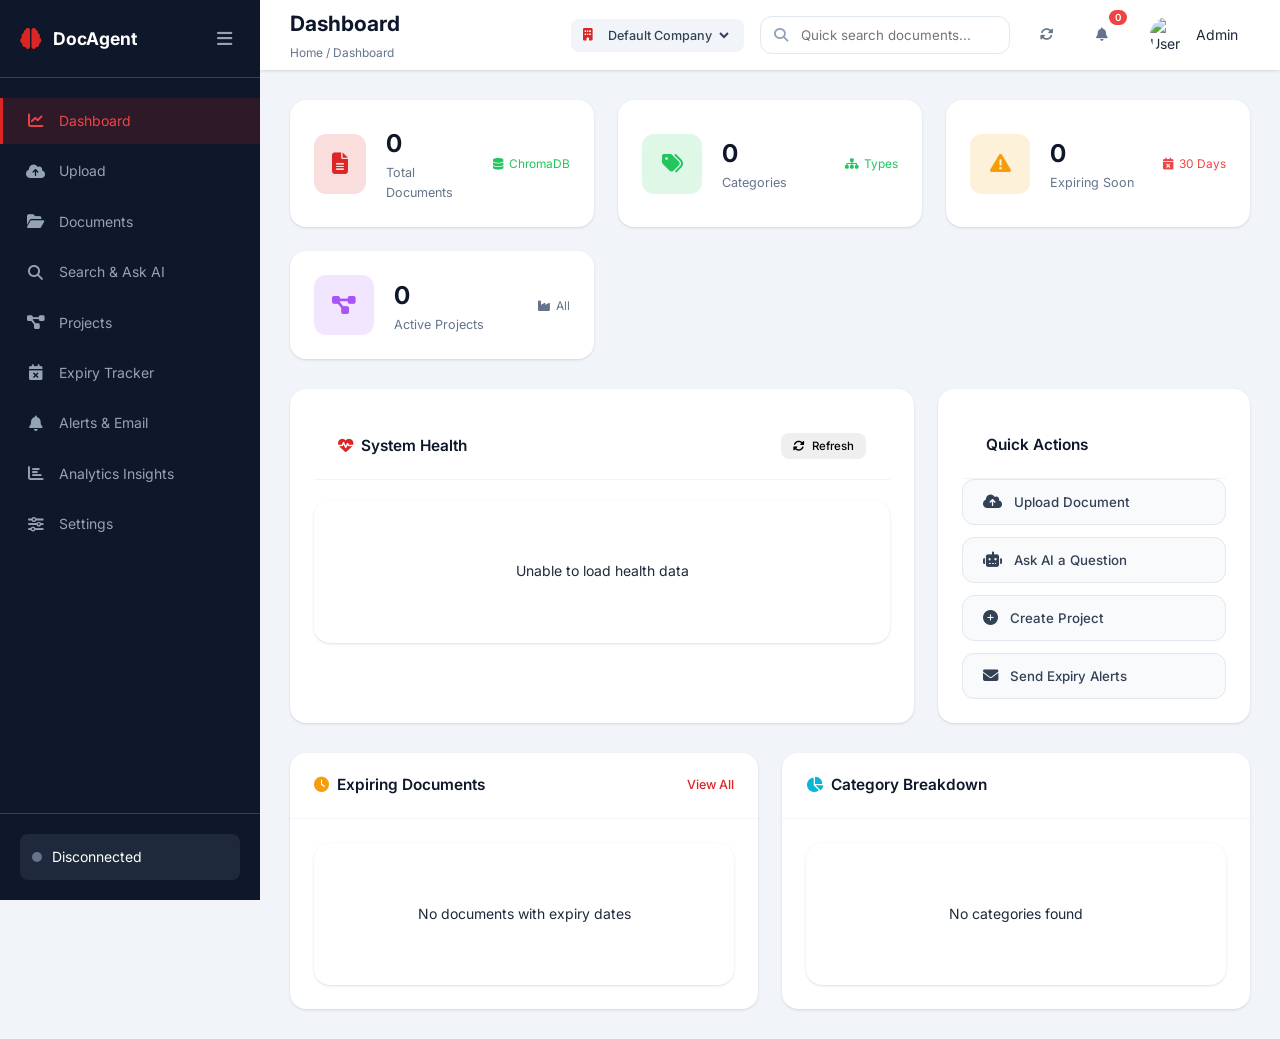
==== index.html @ 26211435 "Move dashboard files to root, fix paths for GitHub Pages" ====
<!DOCTYPE html>
<html lang="en">
<head>
    <meta charset="UTF-8">
    <meta name="viewport" content="width=device-width, initial-scale=1.0">
    <title>AI Document Management Dashboard</title>
    <link rel="stylesheet" href="css/styles.css">
    <link rel="stylesheet" href="https://cdnjs.cloudflare.com/ajax/libs/font-awesome/6.5.1/css/all.min.css">
    <link href="https://fonts.googleapis.com/css2?family=Inter:wght@300;400;500;600;700;800&display=swap" rel="stylesheet">
</head>
<body>
    <!-- Sidebar Overlay (mobile) -->
    <div class="sidebar-overlay" id="sidebarOverlay"></div>

    <!-- Sidebar Navigation -->
    <nav class="sidebar" id="sidebar">
        <div class="sidebar-header">
            <div class="logo">
                <i class="fas fa-brain"></i>
                <span>DocAgent</span>
            </div>
            <button class="sidebar-toggle" id="sidebarToggle">
                <i class="fas fa-bars"></i>
            </button>
        </div>

        <div class="sidebar-menu">
            <ul class="nav-list">
                <li class="nav-item active" data-page="dashboard">
                    <a href="javascript:void(0)">
                        <i class="fas fa-chart-line"></i>
                        <span>Dashboard</span>
                    </a>
                </li>
                <li class="nav-item" data-page="upload">
                    <a href="javascript:void(0)">
                        <i class="fas fa-cloud-upload-alt"></i>
                        <span>Upload</span>
                    </a>
                </li>
                <li class="nav-item" data-page="documents">
                    <a href="javascript:void(0)">
                        <i class="fas fa-folder-open"></i>
                        <span>Documents</span>
                    </a>
                </li>
                <li class="nav-item" data-page="search">
                    <a href="javascript:void(0)">
                        <i class="fas fa-search"></i>
                        <span>Search & Ask AI</span>
                    </a>
                </li>
                <li class="nav-item" data-page="projects">
                    <a href="javascript:void(0)">
                        <i class="fas fa-project-diagram"></i>
                        <span>Projects</span>
                    </a>
                </li>
                <li class="nav-item" data-page="expiry">
                    <a href="javascript:void(0)">
                        <i class="fas fa-calendar-times"></i>
                        <span>Expiry Tracker</span>
                    </a>
                </li>
                <li class="nav-item" data-page="alerts">
                    <a href="javascript:void(0)">
                        <i class="fas fa-bell"></i>
                        <span>Alerts & Email</span>
                    </a>
                </li>
                <li class="nav-item" data-page="analytics">
                    <a href="javascript:void(0)">
                        <i class="fas fa-chart-bar"></i>
                        <span>Analytics Insights</span>
                    </a>
                </li>
                <li class="nav-item" data-page="settings">
                    <a href="javascript:void(0)">
                        <i class="fas fa-sliders-h"></i>
                        <span>Settings</span>
                    </a>
                </li>
            </ul>
        </div>

        <div class="sidebar-footer">
            <div class="health-indicator" id="healthIndicator">
                <span class="status-dot"></span>
                <span class="status-text">Checking...</span>
            </div>
        </div>
    </nav>

    <!-- Main Content -->
    <main class="main-content" id="mainContent">
        <!-- Top Header -->
        <header class="top-header">
            <div class="header-left">
                <button class="mobile-menu-btn" id="mobileMenuBtn" aria-label="Open menu">
                    <i class="fas fa-bars"></i>
                </button>
                <div>
                    <h1 id="pageTitle">Dashboard</h1>
                    <span class="breadcrumb" id="breadcrumb">Home / Dashboard</span>
                </div>
            </div>
            <div class="header-right">
                <div class="company-selector">
                    <i class="fas fa-building"></i>
                    <select id="companySelect" class="company-select">
                        <option value="default">Default Company</option>
                    </select>
                </div>
                <div class="search-box">
                    <i class="fas fa-search"></i>
                    <input type="text" placeholder="Quick search documents..." id="globalSearch">
                </div>
                <button class="btn btn-icon" id="refreshBtn" title="Refresh Data">
                    <i class="fas fa-sync-alt"></i>
                </button>
                <button class="btn btn-icon" id="notificationBtn" title="Notifications">
                    <i class="fas fa-bell"></i>
                    <span class="notification-badge" id="notificationBadge">0</span>
                </button>
                <div class="user-menu">
                    <img src="https://ui-avatars.com/api/?name=Admin&background=dc2626&color=fff" alt="User" class="avatar">
                    <span>Admin</span>
                </div>
            </div>
        </header>

        <!-- Page Content Container -->
        <div class="page-content" id="pageContent">

            <!-- ============================================================ -->
            <!-- DASHBOARD PAGE -->
            <!-- ============================================================ -->
            <section class="page" id="page-dashboard">
                <!-- Stats Cards -->
                <div class="stats-grid">
                    <div class="stat-card">
                        <div class="stat-icon red">
                            <i class="fas fa-file-alt"></i>
                        </div>
                        <div class="stat-info">
                            <h3 id="stat-total-docs">0</h3>
                            <p>Total Documents</p>
                        </div>
                        <div class="stat-trend up">
                            <i class="fas fa-database"></i>
                            <span>ChromaDB</span>
                        </div>
                    </div>
                    <div class="stat-card">
                        <div class="stat-icon green">
                            <i class="fas fa-tags"></i>
                        </div>
                        <div class="stat-info">
                            <h3 id="stat-categories">0</h3>
                            <p>Categories</p>
                        </div>
                        <div class="stat-trend up">
                            <i class="fas fa-sitemap"></i>
                            <span>Types</span>
                        </div>
                    </div>
                    <div class="stat-card">
                        <div class="stat-icon orange">
                            <i class="fas fa-exclamation-triangle"></i>
                        </div>
                        <div class="stat-info">
                            <h3 id="stat-expiring">0</h3>
                            <p>Expiring Soon</p>
                        </div>
                        <div class="stat-trend down">
                            <i class="fas fa-calendar-times"></i>
                            <span>30 Days</span>
                        </div>
                    </div>
                    <div class="stat-card">
                        <div class="stat-icon purple">
                            <i class="fas fa-project-diagram"></i>
                        </div>
                        <div class="stat-info">
                            <h3 id="stat-projects">0</h3>
                            <p>Active Projects</p>
                        </div>
                        <div class="stat-trend">
                            <i class="fas fa-industry"></i>
                            <span>All</span>
                        </div>
                    </div>
                </div>

                <!-- Charts Row -->
                <div class="charts-row">
                    <div class="chart-card wide">
                        <div class="card-header">
                            <h3><i class="fas fa-heartbeat" style="color: var(--primary); margin-right: 8px;"></i>System Health</h3>
                            <button class="btn btn-sm" id="refreshHealthBtn">
                                <i class="fas fa-sync-alt"></i> Refresh
                            </button>
                        </div>
                        <div class="health-grid" id="healthGrid">
                            <!-- Health items populated by JS -->
                        </div>
                    </div>
                    <div class="chart-card">
                        <div class="card-header">
                            <h3>Quick Actions</h3>
                        </div>
                        <div class="quick-actions">
                            <button class="action-btn" onclick="App.navigateTo('upload')">
                                <i class="fas fa-cloud-upload-alt"></i>
                                <span>Upload Document</span>
                            </button>
                            <button class="action-btn" onclick="App.navigateTo('search')">
                                <i class="fas fa-robot"></i>
                                <span>Ask AI a Question</span>
                            </button>
                            <button class="action-btn" onclick="App.navigateTo('projects')">
                                <i class="fas fa-plus-circle"></i>
                                <span>Create Project</span>
                            </button>
                            <button class="action-btn" id="sendExpiryAlertsBtn">
                                <i class="fas fa-envelope"></i>
                                <span>Send Expiry Alerts</span>
                            </button>
                        </div>
                    </div>
                </div>

                <!-- Recent Activity -->
                <div class="activity-section">
                    <div class="card">
                        <div class="card-header">
                            <h3><i class="fas fa-clock" style="color: var(--warning); margin-right: 8px;"></i>Expiring Documents</h3>
                            <a href="#expiry" class="link">View All</a>
                        </div>
                        <div class="today-posts" id="expiringDocsPreview">
                            <!-- Populated by JS -->
                        </div>
                    </div>
                    <div class="card">
                        <div class="card-header">
                            <h3><i class="fas fa-chart-pie" style="color: var(--info); margin-right: 8px;"></i>Category Breakdown</h3>
                        </div>
                        <div class="category-breakdown" id="categoryBreakdown" style="padding: 24px;">
                            <!-- Populated by JS -->
                        </div>
                    </div>
                </div>
            </section>

            <!-- ============================================================ -->
            <!-- UPLOAD PAGE -->
            <!-- ============================================================ -->
            <section class="page hidden" id="page-upload">
                <div class="workflow-grid">
                    <div class="card">
                        <div class="card-header">
                            <h3><i class="fas fa-cloud-upload-alt" style="color: var(--primary); margin-right: 8px;"></i>Upload Document</h3>
                        </div>
                        <form id="uploadForm" class="workflow-form">
                            <div class="form-group">
                                <label>Select File</label>
                                <div class="file-upload-area" id="uploadArea">
                                    <input type="file" name="file" id="uploadFileInput" class="file-input" accept=".pdf,.png,.jpg,.jpeg,.gif,.bmp,.tiff,.doc,.docx,.txt">
                                    <label for="uploadFileInput" class="file-label">
                                        <i class="fas fa-cloud-upload-alt"></i>
                                        <span class="file-text">Click to upload or drag & drop</span>
                                        <span class="file-hint">PDF, Images, DOC, TXT (max 50MB)</span>
                                    </label>
                                    <div class="file-preview" id="uploadPreview"></div>
                                </div>
                            </div>
                            <div class="form-row">
                                <div class="form-group">
                                    <label>Project (Optional)</label>
                                    <div class="input-with-button">
                                        <select name="project_id" id="uploadProjectSelect" class="form-control">
                                            <option value="">-- Select Project --</option>
                                        </select>
                                        <button type="button" class="btn btn-secondary btn-icon" id="createProjectBtn" title="Create New Project">
                                            <i class="fas fa-plus"></i>
                                        </button>
                                    </div>
                                </div>
                                <div class="form-group">
                                    <label>Industry Type (Optional)</label>
                                    <div class="input-with-button">
                                        <select name="industry_type" id="uploadIndustrySelect" class="form-control">
                                            <option value="">-- Auto Detect --</option>
                                        </select>
                                        <button type="button" class="btn btn-secondary btn-icon" id="createIndustryBtn" title="Add Custom Industry">
                                            <i class="fas fa-plus"></i>
                                        </button>
                                    </div>
                                </div>
                            </div>
                            <div class="form-actions">
                                <button type="submit" class="btn btn-primary btn-lg" id="uploadSubmitBtn">
                                    <i class="fas fa-upload"></i> Upload & Process
                                </button>
                                <button type="reset" class="btn btn-secondary">Clear</button>
                            </div>
                        </form>
                    </div>

                    <div class="card">
                        <div class="card-header">
                            <h3><i class="fas fa-info-circle" style="color: var(--info); margin-right: 8px;"></i>How It Works</h3>
                        </div>
                        <div class="workflow-controls">
                            <div class="control-item">
                                <h4>1. Upload</h4>
                                <p>Your document is stored securely in S3 cloud storage</p>
                            </div>
                            <div class="control-item">
                                <h4>2. OCR & Read</h4>
                                <p>AI extracts text using GPT-4o Vision (even from scans)</p>
                            </div>
                            <div class="control-item">
                                <h4>3. Classify & Extract</h4>
                                <p>AI identifies document type, extracts key data (dates, parties, values)</p>
                            </div>
                            <div class="control-item">
                                <h4>4. Organize & Index</h4>
                                <p>Filed into correct folder, indexed for semantic search, expiry tracked</p>
                            </div>
                        </div>
                    </div>
                </div>

                <!-- Upload Result -->
                <div class="card mt-4 hidden" id="uploadResultCard">
                    <div class="card-header">
                        <h3><i class="fas fa-check-circle" style="color: var(--success); margin-right: 8px;"></i>Processing Result</h3>
                    </div>
                    <div class="workflow-status" id="uploadResult">
                        <!-- Result populated by JS -->
                    </div>
                </div>
            </section>

            <!-- ============================================================ -->
            <!-- DOCUMENTS PAGE -->
            <!-- ============================================================ -->
            <section class="page hidden" id="page-documents">
                <div class="page-header">
                    <div class="header-actions">
                        <button class="btn btn-primary" id="refreshDocuments">
                            <i class="fas fa-sync-alt"></i> Refresh
                        </button>
                        <button class="btn btn-secondary" id="exportDocuments">
                            <i class="fas fa-download"></i> Export CSV
                        </button>
                    </div>
                </div>

                <div class="calendar-tabs">
                    <button class="tab-btn active" data-filter="all">All Documents</button>
                    <button class="tab-btn" data-filter="contract">Contracts</button>
                    <button class="tab-btn" data-filter="invoice">Invoices</button>
                    <button class="tab-btn" data-filter="permit">Permits</button>
                    <button class="tab-btn" data-filter="report">Reports</button>
                </div>

                <div class="table-container">
                    <table class="data-table" id="documentsTable">
                        <thead>
                            <tr>
                                <th>Document</th>
                                <th>Category</th>
                                <th>Type</th>
                                <th>Uploaded</th>
                                <th>Expiry</th>
                                <th>Status</th>
                                <th>Actions</th>
                            </tr>
                        </thead>
                        <tbody id="documentsTableBody">
                            <!-- Data populated by JS -->
                        </tbody>
                    </table>
                </div>
                <div class="table-footer">
                    <span class="showing-info" id="docsShowingInfo">Showing 0 documents</span>
                    <div class="pagination" id="docsPagination"></div>
                </div>
                <div class="empty-state hidden" id="documentsEmpty">
                    <i class="fas fa-folder-open"></i>
                    <h3>No Documents Found</h3>
                    <p>Upload your first document to get started</p>
                </div>
            </section>

            <!-- ============================================================ -->
            <!-- SEARCH & ASK AI PAGE -->
            <!-- ============================================================ -->
            <section class="page hidden" id="page-search">
                <div class="workflow-grid">
                    <div class="card">
                        <div class="card-header">
                            <h3><i class="fas fa-search" style="color: var(--primary); margin-right: 8px;"></i>Semantic Search</h3>
                        </div>
                        <div class="workflow-form">
                            <div class="form-group">
                                <label>Search Query</label>
                                <div class="inline-form">
                                    <input type="text" id="searchQuery" class="form-control" placeholder="e.g., payment terms in construction contracts">
                                    <button class="btn btn-primary" id="searchBtn">
                                        <i class="fas fa-search"></i> Search
                                    </button>
                                </div>
                            </div>
                            <div id="searchResults" class="mt-4">
                                <p class="text-muted text-center">Enter a query to search across all documents</p>
                            </div>
                        </div>
                    </div>

                    <div class="card">
                        <div class="card-header">
                            <h3><i class="fas fa-robot" style="color: #a855f7; margin-right: 8px;"></i>Ask AI (RAG)</h3>
                        </div>
                        <div class="workflow-form">
                            <div class="form-group">
                                <label>Ask a Question</label>
                                <div class="inline-form">
                                    <input type="text" id="askQuery" class="form-control" placeholder="e.g., What are the payment terms in the Acme contract?">
                                    <button class="btn btn-primary" id="askBtn" style="background: #a855f7;">
                                        <i class="fas fa-paper-plane"></i> Ask
                                    </button>
                                </div>
                            </div>
                            <div id="askResult" class="mt-4">
                                <p class="text-muted text-center">Ask any question about your document library</p>
                            </div>
                        </div>
                    </div>
                </div>
            </section>

            <!-- ============================================================ -->
            <!-- PROJECTS PAGE -->
            <!-- ============================================================ -->
            <section class="page hidden" id="page-projects">
                <div class="page-header">
                    <div class="header-actions">
                        <button class="btn btn-primary" id="createProjectBtn">
                            <i class="fas fa-plus"></i> New Project
                        </button>
                        <button class="btn btn-secondary" id="refreshProjects">
                            <i class="fas fa-sync-alt"></i> Refresh
                        </button>
                    </div>
                </div>

                <div class="approvals-grid" id="projectsGrid">
                    <!-- Project cards populated by JS -->
                </div>
                <div class="empty-state hidden" id="projectsEmpty">
                    <i class="fas fa-project-diagram"></i>
                    <h3>No Projects Yet</h3>
                    <p>Create your first project with industry-specific folder structures</p>
                </div>
            </section>

            <!-- ============================================================ -->
            <!-- EXPIRY TRACKER PAGE -->
            <!-- ============================================================ -->
            <section class="page hidden" id="page-expiry">
                <div class="page-header">
                    <div class="header-actions">
                        <button class="btn btn-primary" id="refreshExpiry">
                            <i class="fas fa-sync-alt"></i> Refresh
                        </button>
                        <button class="btn btn-success" id="sendAlertsBtn">
                            <i class="fas fa-envelope"></i> Send Alerts
                        </button>
                        <button class="btn btn-secondary" id="exportExpiry">
                            <i class="fas fa-download"></i> Export
                        </button>
                    </div>
                </div>

                <!-- Expiry Stats -->
                <div class="metrics-overview" id="expiryStats">
                    <div class="metric-card">
                        <div class="metric-icon" style="background: rgba(239,68,68,0.15); color: var(--danger);"><i class="fas fa-fire"></i></div>
                        <div class="metric-value" id="expiry-overdue">0</div>
                        <div class="metric-label">Overdue</div>
                    </div>
                    <div class="metric-card">
                        <div class="metric-icon" style="background: rgba(245,158,11,0.15); color: var(--warning);"><i class="fas fa-exclamation-triangle"></i></div>
                        <div class="metric-value" id="expiry-7days">0</div>
                        <div class="metric-label">Next 7 Days</div>
                    </div>
                    <div class="metric-card">
                        <div class="metric-icon" style="background: rgba(99,102,241,0.15); color: var(--primary);"><i class="fas fa-calendar-alt"></i></div>
                        <div class="metric-value" id="expiry-30days">0</div>
                        <div class="metric-label">Next 30 Days</div>
                    </div>
                    <div class="metric-card">
                        <div class="metric-icon" style="background: rgba(34,197,94,0.15); color: var(--success);"><i class="fas fa-check-circle"></i></div>
                        <div class="metric-value" id="expiry-total">0</div>
                        <div class="metric-label">Total Tracked</div>
                    </div>
                </div>

                <div class="table-container mt-4">
                    <table class="data-table" id="expiryTable">
                        <thead>
                            <tr>
                                <th>Document</th>
                                <th>Type</th>
                                <th>Expiry Date</th>
                                <th>Days Left</th>
                                <th>Parties</th>
                                <th>Value</th>
                                <th>Status</th>
                            </tr>
                        </thead>
                        <tbody id="expiryTableBody">
                            <!-- Data populated by JS -->
                        </tbody>
                    </table>
                </div>
                <div class="empty-state hidden" id="expiryEmpty">
                    <i class="fas fa-calendar-check"></i>
                    <h3>No Expiring Documents</h3>
                    <p>Documents with expiry dates will be tracked here automatically</p>
                </div>
            </section>

            <!-- ============================================================ -->
            <!-- ALERTS & EMAIL PAGE -->
            <!-- ============================================================ -->
            <section class="page hidden" id="page-alerts">
                <div class="page-header">
                    <div class="header-actions">
                        <button class="btn btn-primary" id="refreshAlerts">
                            <i class="fas fa-sync-alt"></i> Refresh
                        </button>
                        <button class="btn btn-success" id="processAlertsBtn">
                            <i class="fas fa-paper-plane"></i> Process Pending Alerts
                        </button>
                    </div>
                </div>

                <div class="charts-row">
                    <div class="chart-card wide">
                        <div class="card-header">
                            <h3><i class="fas fa-bell" style="color: var(--warning); margin-right: 8px;"></i>Pending Alerts</h3>
                        </div>
                        <div class="table-container" style="box-shadow:none;">
                            <table class="data-table" id="alertsTable">
                                <thead>
                                    <tr>
                                        <th>Document</th>
                                        <th>Alert Type</th>
                                        <th>Days Before Expiry</th>
                                        <th>Scheduled For</th>
                                        <th>Status</th>
                                    </tr>
                                </thead>
                                <tbody id="alertsTableBody">
                                    <!-- Data populated by JS -->
                                </tbody>
                            </table>
                        </div>
                    </div>
                    <div class="chart-card">
                        <div class="card-header">
                            <h3><i class="fas fa-envelope" style="color: var(--info); margin-right: 8px;"></i>Email Status</h3>
                        </div>
                        <div id="emailStatusDisplay" style="padding: 20px;">
                            <!-- Email status populated by JS -->
                        </div>
                        <div style="padding: 0 20px 20px;">
                            <button class="btn btn-info btn-lg" id="sendTestEmailBtn" style="width: 100%;">
                                <i class="fas fa-paper-plane"></i> Send Test Email
                            </button>
                        </div>
                    </div>
                </div>
            </section>

            <!-- ============================================================ -->
            <!-- SETTINGS PAGE -->
            <!-- ============================================================ -->
            <section class="page hidden" id="page-settings">
                <div class="settings-grid">
                    <div class="card">
                        <div class="card-header">
                            <h3><i class="fas fa-link" style="color: var(--primary); margin-right: 8px;"></i>API Configuration</h3>
                        </div>
                        <div class="settings-form">
                            <div class="form-group">
                                <label>API Base URL</label>
                                <input type="url" id="apiBaseUrl" class="form-control" value="">
                                <small>The URL of your Document Management API backend</small>
                            </div>
                            <button class="btn btn-primary" id="saveApiSettings">
                                <i class="fas fa-save"></i> Save Settings
                            </button>
                        </div>
                    </div>

                    <div class="card">
                        <div class="card-header">
                            <h3><i class="fas fa-building" style="color: var(--primary); margin-right: 8px;"></i>Company Management</h3>
                        </div>
                        <div class="settings-form">
                            <div class="form-group">
                                <label>Add New Company</label>
                                <div class="inline-form">
                                    <input type="text" id="newCompanyName" class="form-control" placeholder="Company name">
                                    <button class="btn btn-primary" id="addCompanyBtn">
                                        <i class="fas fa-plus"></i> Add
                                    </button>
                                </div>
                            </div>
                            <div class="form-group">
                                <label>Description (optional)</label>
                                <input type="text" id="newCompanyDesc" class="form-control" placeholder="Company description">
                            </div>
                            <div id="companiesList" class="mt-4">
                                <!-- Companies list populated by JS -->
                            </div>
                        </div>
                    </div>

                    <div class="card">
                        <div class="card-header">
                            <h3><i class="fas fa-server" style="color: var(--info); margin-right: 8px;"></i>System Information</h3>
                            <button class="btn btn-sm" id="refreshSystemInfo">
                                <i class="fas fa-sync-alt"></i>
                            </button>
                        </div>
                        <div class="system-info" id="systemInfo">
                            <!-- System info populated by JS -->
                        </div>
                    </div>

                    <div class="card">
                        <div class="card-header">
                            <h3><i class="fas fa-database" style="color: var(--success); margin-right: 8px;"></i>Database Stats</h3>
                            <button class="btn btn-sm" id="refreshDBStats">
                                <i class="fas fa-sync-alt"></i>
                            </button>
                        </div>
                        <div class="config-display" id="dbStatsDisplay">
                            <!-- DB stats populated by JS -->
                        </div>
                    </div>

                    <div class="card">
                        <div class="card-header">
                            <h3><i class="fas fa-industry" style="color: #a855f7; margin-right: 8px;"></i>Supported Industries</h3>
                        </div>
                        <div class="config-display" id="industriesDisplay">
                            <!-- Industries populated by JS -->
                        </div>
                    </div>

                    <div class="card">
                        <div class="card-header">
                            <h3><i class="fas fa-trash-alt" style="color: var(--danger); margin-right: 8px;"></i>Danger Zone</h3>
                        </div>
                        <div class="settings-form">
                            <p style="color: var(--gray-500); margin-bottom: 16px;">These actions cannot be undone. Proceed with caution.</p>
                            <div style="display: flex; gap: 12px; flex-wrap: wrap;">
                                <button class="btn btn-danger" id="clearCompanyDataBtn">
                                    <i class="fas fa-eraser"></i> Clear Current Company Data
                                </button>
                                <button class="btn btn-danger" id="clearAllDBBtn">
                                    <i class="fas fa-database"></i> Clear Entire Database
                                </button>
                            </div>
                        </div>
                    </div>
                </div>
            </section>

            <!-- ============================================================ -->
            <!-- ANALYTICS INSIGHTS PAGE -->
            <!-- ============================================================ -->
            <section class="page hidden" id="page-analytics">
                <div class="page-header">
                    <div class="header-actions">
                        <button class="btn btn-primary" id="refreshAnalytics">
                            <i class="fas fa-sync-alt"></i> Refresh
                        </button>
                    </div>
                </div>

                <!-- Analytics Stats -->
                <div class="metrics-overview" id="analyticsStats">
                    <div class="metric-card">
                        <div class="metric-icon" style="background: rgba(99,102,241,0.15); color: var(--primary);"><i class="fas fa-file-alt"></i></div>
                        <div class="metric-value" id="analytics-total">0</div>
                        <div class="metric-label">Total Documents</div>
                    </div>
                    <div class="metric-card">
                        <div class="metric-icon" style="background: rgba(34,197,94,0.15); color: var(--success);"><i class="fas fa-check-circle"></i></div>
                        <div class="metric-value" id="analytics-indexed">0</div>
                        <div class="metric-label">Indexed</div>
                    </div>
                    <div class="metric-card">
                        <div class="metric-icon" style="background: rgba(245,158,11,0.15); color: var(--warning);"><i class="fas fa-eye"></i></div>
                        <div class="metric-value" id="analytics-review">0</div>
                        <div class="metric-label">Needs Review</div>
                    </div>
                    <div class="metric-card">
                        <div class="metric-icon" style="background: rgba(239,68,68,0.15); color: var(--danger);"><i class="fas fa-clock"></i></div>
                        <div class="metric-value" id="analytics-expired">0</div>
                        <div class="metric-label">Expired</div>
                    </div>
                    <div class="metric-card">
                        <div class="metric-icon" style="background: rgba(168,85,247,0.15); color: #a855f7;"><i class="fas fa-exclamation-triangle"></i></div>
                        <div class="metric-value" id="analytics-expiring30">0</div>
                        <div class="metric-label">Expiring (30d)</div>
                    </div>
                </div>

                <!-- Charts Row -->
                <div class="charts-row">
                    <div class="chart-card wide">
                        <div class="card-header">
                            <h3><i class="fas fa-chart-line" style="color: var(--primary); margin-right: 8px;"></i>Upload Trend (Last 30 Days)</h3>
                        </div>
                        <div id="uploadTrendChart" class="chart-container" style="padding: 20px; min-height: 200px;">
                            <!-- Chart populated by JS -->
                        </div>
                    </div>
                    <div class="chart-card">
                        <div class="card-header">
                            <h3><i class="fas fa-chart-pie" style="color: var(--info); margin-right: 8px;"></i>By Category</h3>
                        </div>
                        <div id="categoryChart" style="padding: 20px;">
                            <!-- Chart populated by JS -->
                        </div>
                    </div>
                </div>

                <div class="charts-row mt-4">
                    <div class="chart-card wide">
                        <div class="card-header">
                            <h3><i class="fas fa-tags" style="color: var(--success); margin-right: 8px;"></i>Document Types Breakdown</h3>
                        </div>
                        <div id="typeBreakdown" style="padding: 20px;">
                            <!-- Type breakdown populated by JS -->
                        </div>
                    </div>
                    <div class="chart-card">
                        <div class="card-header">
                            <h3><i class="fas fa-network-wired" style="color: var(--warning); margin-right: 8px;"></i>Connection Stats</h3>
                        </div>
                        <div id="connectionStats" style="padding: 20px;">
                            <!-- Connection stats populated by JS -->
                        </div>
                    </div>
                </div>
            </section>

        </div>
    </main>

    <!-- Create Project Modal -->
    <div class="modal" id="projectModal">
        <div class="modal-overlay"></div>
        <div class="modal-content">
            <div class="modal-header">
                <h3>Create New Project</h3>
                <button class="modal-close" id="closeProjectModal">&times;</button>
            </div>
            <div class="modal-body">
                <form id="projectForm">
                    <div class="form-group">
                        <label>Project Name *</label>
                        <input type="text" name="name" class="form-control" placeholder="e.g., Office Renovation" required>
                    </div>
                    <div class="form-group">
                        <label>Industry Type *</label>
                        <select name="industry_type" class="form-control" required id="projectIndustrySelect">
                            <option value="">Select Industry...</option>
                        </select>
                    </div>
                    <div class="form-group">
                        <label>Description</label>
                        <textarea name="description" class="form-control" rows="3" placeholder="Optional project description"></textarea>
                    </div>
                </form>
            </div>
            <div class="modal-footer">
                <button class="btn btn-secondary" id="cancelProjectModal">Cancel</button>
                <button class="btn btn-primary" id="saveProject">
                    <i class="fas fa-plus"></i> Create Project
                </button>
            </div>
        </div>
    </div>

    <!-- Create Project Modal -->
    <div class="modal" id="createProjectModal">
        <div class="modal-overlay"></div>
        <div class="modal-content">
            <div class="modal-header">
                <h3><i class="fas fa-project-diagram"></i> Create New Project</h3>
                <button class="modal-close" onclick="closeModal('createProjectModal')">&times;</button>
            </div>
            <form id="createProjectForm">
                <div class="modal-body">
                    <div class="form-group">
                        <label for="newProjectName">Project Name *</label>
                        <input type="text" id="newProjectName" class="form-control" placeholder="e.g., Downtown Development 2024" required>
                    </div>
                    <div class="form-group">
                        <label for="newProjectDescription">Description</label>
                        <textarea id="newProjectDescription" class="form-control" rows="3" placeholder="Optional project description"></textarea>
                    </div>
                    <div class="form-group">
                        <label for="newProjectIndustry">Industry Type *</label>
                        <select id="newProjectIndustry" class="form-control" required>
                            <option value="">-- Select Industry --</option>
                        </select>
                    </div>
                </div>
                <div class="modal-footer">
                    <button type="button" class="btn btn-secondary" onclick="closeModal('createProjectModal')">Cancel</button>
                    <button type="submit" class="btn btn-primary">
                        <i class="fas fa-plus"></i> Create Project
                    </button>
                </div>
            </form>
        </div>
    </div>

    <!-- Create Industry Modal -->
    <div class="modal" id="createIndustryModal">
        <div class="modal-overlay"></div>
        <div class="modal-content modal-sm">
            <div class="modal-header">
                <h3><i class="fas fa-industry"></i> Add Custom Industry</h3>
                <button class="modal-close" onclick="closeModal('createIndustryModal')">&times;</button>
            </div>
            <form id="createIndustryForm">
                <div class="modal-body">
                    <div class="form-group">
                        <label for="newIndustryName">Industry Name *</label>
                        <input type="text" id="newIndustryName" class="form-control" placeholder="e.g., Hospitality" required>
                    </div>
                    <div class="form-group">
                        <label for="newIndustryDescription">Description</label>
                        <textarea id="newIndustryDescription" class="form-control" rows="2" placeholder="Optional description"></textarea>
                    </div>
                </div>
                <div class="modal-footer">
                    <button type="button" class="btn btn-secondary" onclick="closeModal('createIndustryModal')">Cancel</button>
                    <button type="submit" class="btn btn-primary">
                        <i class="fas fa-plus"></i> Add Industry
                    </button>
                </div>
            </form>
        </div>
    </div>

    <!-- Confirmation Modal -->
    <div class="modal" id="confirmModal">
        <div class="modal-overlay"></div>
        <div class="modal-content modal-sm">
            <div class="modal-header">
                <h3 id="confirmTitle">Confirm Action</h3>
                <button class="modal-close" id="closeConfirmModal">&times;</button>
            </div>
            <div class="modal-body">
                <p id="confirmMessage">Are you sure you want to proceed?</p>
            </div>
            <div class="modal-footer">
                <button class="btn btn-secondary" id="cancelConfirm">Cancel</button>
                <button class="btn btn-danger" id="confirmAction">Confirm</button>
            </div>
        </div>
    </div>

    <!-- Document Detail Modal -->
    <div class="modal" id="docDetailModal">
        <div class="modal-overlay"></div>
        <div class="modal-content modal-lg">
            <div class="modal-header">
                <h3 id="docDetailTitle">Document Details</h3>
                <button class="modal-close" id="closeDocDetailModal">&times;</button>
            </div>
            <div class="modal-body" id="docDetailBody">
                <!-- Document details populated by JS -->
            </div>
            <div class="modal-footer">
                <button class="btn btn-secondary" onclick="closeModal('docDetailModal')">Close</button>
                <button class="btn btn-primary" id="docDownloadBtn">
                    <i class="fas fa-download"></i> Download
                </button>
            </div>
        </div>
    </div>

    <!-- Toast Notifications -->
    <div class="toast-container" id="toastContainer"></div>

    <!-- Loading Overlay -->
    <div class="loading-overlay hidden" id="loadingOverlay">
        <div class="spinner"></div>
        <p>Loading...</p>
    </div>

    <!-- Scripts -->
    <script src="js/api.js"></script>
    <script src="js/utils.js"></script>
    <script src="js/pages/dashboard.js"></script>
    <script src="js/pages/upload.js"></script>
    <script src="js/pages/documents.js"></script>
    <script src="js/pages/search.js"></script>
    <script src="js/pages/projects.js"></script>
    <script src="js/pages/expiry.js"></script>
    <script src="js/pages/alerts.js"></script>
    <script src="js/pages/analytics.js"></script>
    <script src="js/pages/settings.js"></script>
    <script src="js/app.js"></script>
</body>
</html>
---- css/styles.css ----
/* ============================================
   AI Document Management Dashboard - Styles
   Exact same design system as Social Media Agent
   ============================================ */

/* CSS Variables */
:root {
    --primary: #dc2626;
    --primary-dark: #991b1b;
    --primary-light: #ef4444;
    --secondary: #64748b;
    --success: #22c55e;
    --success-dark: #16a34a;
    --warning: #f59e0b;
    --warning-dark: #d97706;
    --danger: #ef4444;
    --danger-dark: #dc2626;
    --info: #06b6d4;
    --info-dark: #0891b2;
    --white: #ffffff;
    --gray-50: #f8fafc;
    --gray-100: #f1f5f9;
    --gray-200: #e2e8f0;
    --gray-300: #cbd5e1;
    --gray-400: #94a3b8;
    --gray-500: #64748b;
    --gray-600: #475569;
    --gray-700: #334155;
    --gray-800: #1e293b;
    --gray-900: #0f172a;
    --sidebar-width: 260px;
    --sidebar-collapsed: 70px;
    --header-height: 70px;
    --border-radius: 12px;
    --border-radius-sm: 8px;
    --border-radius-lg: 16px;
    --shadow-sm: 0 1px 2px 0 rgb(0 0 0 / 0.05);
    --shadow: 0 1px 3px 0 rgb(0 0 0 / 0.1), 0 1px 2px -1px rgb(0 0 0 / 0.1);
    --shadow-md: 0 4px 6px -1px rgb(0 0 0 / 0.1), 0 2px 4px -2px rgb(0 0 0 / 0.1);
    --shadow-lg: 0 10px 15px -3px rgb(0 0 0 / 0.1), 0 4px 6px -4px rgb(0 0 0 / 0.1);
    --shadow-xl: 0 20px 25px -5px rgb(0 0 0 / 0.1), 0 8px 10px -6px rgb(0 0 0 / 0.1);
    --transition-fast: 150ms ease;
    --transition: 200ms ease;
    --transition-slow: 300ms ease;
}

/* Reset & Base */
*, *::before, *::after { box-sizing: border-box; margin: 0; padding: 0; }
html { font-size: 14px; scroll-behavior: smooth; }
body {
    font-family: 'Inter', -apple-system, BlinkMacSystemFont, 'Segoe UI', Roboto, sans-serif;
    background: var(--gray-100);
    color: var(--gray-800);
    line-height: 1.6;
    overflow-x: hidden;
}
a { text-decoration: none; color: inherit; }
ul, ol { list-style: none; }
img { max-width: 100%; height: auto; }
button { cursor: pointer; font-family: inherit; }
input, select, textarea { font-family: inherit; }

/* ============================================
   Sidebar
   ============================================ */
.sidebar {
    position: fixed; top: 0; left: 0;
    width: var(--sidebar-width); height: 100vh;
    background: var(--gray-900); color: var(--white);
    display: flex; flex-direction: column;
    z-index: 1000; transition: width var(--transition-slow);
}
.sidebar.collapsed { width: var(--sidebar-collapsed); }
.sidebar-header {
    display: flex; align-items: center; justify-content: space-between;
    padding: 20px; border-bottom: 1px solid var(--gray-700);
}
.logo { display: flex; align-items: center; gap: 12px; font-size: 1.25rem; font-weight: 700; }
.logo i { font-size: 1.5rem; color: var(--primary); }
.sidebar.collapsed .logo span { display: none; }
.sidebar-toggle {
    background: transparent; border: none; color: var(--gray-400);
    font-size: 1.25rem; padding: 8px; border-radius: var(--border-radius-sm);
    transition: var(--transition);
}
.sidebar-toggle:hover { background: var(--gray-800); color: var(--white); }
.sidebar-menu { flex: 1; overflow-y: auto; padding: 20px 0; }
.nav-list { display: flex; flex-direction: column; gap: 4px; }
.nav-item a {
    display: flex; align-items: center; gap: 12px; padding: 12px 20px;
    color: var(--gray-400); transition: var(--transition);
    border-left: 3px solid transparent;
}
.nav-item a:hover { background: var(--gray-800); color: var(--white); }
.nav-item.active a {
    background: rgba(220, 38, 38, 0.15);
    color: var(--primary-light); border-left-color: var(--primary);
}
.nav-item i { font-size: 1.1rem; width: 24px; text-align: center; }
.sidebar.collapsed .nav-item span { display: none; }
.sidebar-footer { padding: 20px; border-top: 1px solid var(--gray-700); }
.health-indicator {
    display: flex; align-items: center; gap: 10px; padding: 12px;
    background: var(--gray-800); border-radius: var(--border-radius-sm);
}
.status-dot {
    width: 10px; height: 10px; border-radius: 50%;
    background: var(--gray-500); animation: pulse 2s infinite;
}
.status-dot.healthy { background: var(--success); }
.status-dot.unhealthy { background: var(--danger); }
@keyframes pulse { 0%, 100% { opacity: 1; } 50% { opacity: 0.5; } }
.sidebar.collapsed .status-text { display: none; }

/* ============================================
   Main Content
   ============================================ */
.main-content {
    margin-left: var(--sidebar-width); min-height: 100vh;
    transition: margin-left var(--transition-slow);
}
.sidebar.collapsed + .main-content { margin-left: var(--sidebar-collapsed); }

/* Top Header */
.top-header {
    position: sticky; top: 0; background: var(--white);
    height: var(--header-height); display: flex; align-items: center;
    justify-content: space-between; padding: 0 30px;
    box-shadow: var(--shadow); z-index: 100;
}
.header-left { display: flex; align-items: center; gap: 12px; }
.header-left h1 { font-size: 1.5rem; font-weight: 700; color: var(--gray-900); }
.breadcrumb { font-size: 0.85rem; color: var(--gray-500); }
.header-right { display: flex; align-items: center; gap: 16px; }
.search-box { position: relative; }
.search-box i { position: absolute; left: 14px; top: 50%; transform: translateY(-50%); color: var(--gray-400); }
.search-box input {
    padding: 10px 14px 10px 40px; border: 1px solid var(--gray-200);
    border-radius: var(--border-radius); width: 250px; transition: var(--transition);
}
.search-box input:focus { outline: none; border-color: var(--primary); box-shadow: 0 0 0 3px rgba(220,38,38,0.15); }
.user-menu {
    display: flex; align-items: center; gap: 10px; padding: 8px 12px;
    border-radius: var(--border-radius); cursor: pointer; transition: var(--transition);
}
.user-menu:hover { background: var(--gray-100); }
.avatar { width: 36px; height: 36px; border-radius: 50%; }
.notification-badge {
    position: absolute; top: -5px; right: -5px; background: var(--danger);
    color: var(--white); font-size: 0.7rem; padding: 2px 6px;
    border-radius: 10px; font-weight: 600;
}

/* Page Content */
.page-content { padding: 30px; }
.page { animation: fadeIn var(--transition); }
.page.hidden { display: none; }
@keyframes fadeIn { from { opacity: 0; transform: translateY(10px); } to { opacity: 1; transform: translateY(0); } }

/* ============================================
   Stats Cards
   ============================================ */
.stats-grid {
    display: grid; grid-template-columns: repeat(auto-fit, minmax(240px, 1fr));
    gap: 24px; margin-bottom: 30px;
}
.stat-card {
    background: var(--white); border-radius: var(--border-radius-lg);
    padding: 24px; display: flex; align-items: center; gap: 20px;
    box-shadow: var(--shadow); transition: var(--transition);
}
.stat-card:hover { transform: translateY(-2px); box-shadow: var(--shadow-lg); }
.stat-icon {
    width: 60px; height: 60px; border-radius: var(--border-radius);
    display: flex; align-items: center; justify-content: center; font-size: 1.5rem;
}
.stat-icon.red { background: rgba(220, 38, 38, 0.15); color: var(--primary); }
.stat-icon.green { background: rgba(34, 197, 94, 0.15); color: var(--success); }
.stat-icon.orange { background: rgba(245, 158, 11, 0.15); color: var(--warning); }
.stat-icon.purple { background: rgba(168, 85, 247, 0.15); color: #a855f7; }
.stat-info h3 { font-size: 1.75rem; font-weight: 700; color: var(--gray-900); }
.stat-info p { color: var(--gray-500); font-size: 0.9rem; }
.stat-trend { margin-left: auto; display: flex; align-items: center; gap: 6px; font-size: 0.85rem; color: var(--gray-500); }
.stat-trend.up { color: var(--success); }
.stat-trend.down { color: var(--danger); }

/* ============================================
   Cards
   ============================================ */
.card {
    background: var(--white); border-radius: var(--border-radius-lg);
    box-shadow: var(--shadow); overflow: hidden;
}
.card-header {
    display: flex; align-items: center; justify-content: space-between;
    padding: 20px 24px; border-bottom: 1px solid var(--gray-100);
}
.card-header h3 { font-size: 1.1rem; font-weight: 600; color: var(--gray-900); }
.chart-card { background: var(--white); border-radius: var(--border-radius-lg); box-shadow: var(--shadow); padding: 24px; }
.charts-row { display: grid; grid-template-columns: 2fr 1fr; gap: 24px; margin-bottom: 30px; }
.chart-card.wide { grid-column: span 1; }

/* Health Grid */
.health-grid { display: grid; grid-template-columns: repeat(auto-fit, minmax(150px, 1fr)); gap: 16px; margin-top: 20px; }
.health-item {
    display: flex; align-items: center; gap: 12px; padding: 16px;
    background: var(--gray-50); border-radius: var(--border-radius); transition: var(--transition);
}
.health-item.healthy { border-left: 3px solid var(--success); }
.health-item.unhealthy { border-left: 3px solid var(--danger); background: rgba(239, 68, 68, 0.05); }
.health-item i { font-size: 1.25rem; }
.health-item.healthy i { color: var(--success); }
.health-item.unhealthy i { color: var(--danger); }
.health-item-info h4 { font-size: 0.9rem; font-weight: 600; color: var(--gray-800); }
.health-item-info p { font-size: 0.75rem; color: var(--gray-500); }

/* Quick Actions */
.quick-actions { display: flex; flex-direction: column; gap: 12px; }
.action-btn {
    display: flex; align-items: center; gap: 12px; padding: 14px 20px;
    background: var(--gray-50); border: 1px solid var(--gray-200);
    border-radius: var(--border-radius); font-size: 0.95rem; font-weight: 500;
    color: var(--gray-700); transition: var(--transition);
}
.action-btn:hover { background: var(--primary); border-color: var(--primary); color: var(--white); }
.action-btn i { font-size: 1.1rem; }

/* Activity Section */
.activity-section { display: grid; grid-template-columns: 1fr 1fr; gap: 24px; }
.today-posts { padding: 24px; max-height: 300px; overflow-y: auto; }
.post-item {
    display: flex; align-items: center; gap: 14px; padding: 14px;
    background: var(--gray-50); border-radius: var(--border-radius); margin-bottom: 12px;
}
.post-item:last-child { margin-bottom: 0; }
.post-icon {
    width: 40px; height: 40px; background: var(--primary); color: var(--white);
    border-radius: var(--border-radius-sm); display: flex; align-items: center; justify-content: center;
}
.post-info h4 { font-size: 0.95rem; font-weight: 600; color: var(--gray-800); }
.post-info p { font-size: 0.8rem; color: var(--gray-500); }
.post-status {
    margin-left: auto; padding: 4px 12px; border-radius: 20px;
    font-size: 0.75rem; font-weight: 600; text-transform: uppercase;
}
.post-status.pending { background: rgba(245, 158, 11, 0.15); color: var(--warning-dark); }
.post-status.posted, .post-status.active { background: rgba(34, 197, 94, 0.15); color: var(--success-dark); }
.post-status.scheduled, .post-status.expiring { background: rgba(220, 38, 38, 0.15); color: var(--primary); }
.post-status.overdue, .post-status.expired { background: rgba(239, 68, 68, 0.15); color: var(--danger); }

/* ============================================
   Buttons
   ============================================ */
.btn {
    display: inline-flex; align-items: center; justify-content: center; gap: 8px;
    padding: 10px 20px; border-radius: var(--border-radius-sm); font-weight: 500;
    font-size: 0.95rem; border: none; transition: var(--transition);
}
.btn:disabled { opacity: 0.6; cursor: not-allowed; }
.btn-primary { background: var(--primary); color: var(--white); }
.btn-primary:hover:not(:disabled) { background: var(--primary-dark); }
.btn-secondary { background: var(--gray-200); color: var(--gray-700); }
.btn-secondary:hover:not(:disabled) { background: var(--gray-300); }
.btn-success { background: var(--success); color: var(--white); }
.btn-success:hover:not(:disabled) { background: var(--success-dark); }
.btn-danger { background: var(--danger); color: var(--white); }
.btn-danger:hover:not(:disabled) { background: var(--danger-dark); }
.btn-info { background: var(--info); color: var(--white); }
.btn-info:hover:not(:disabled) { background: var(--info-dark); }
.btn-sm { padding: 6px 12px; font-size: 0.85rem; }
.btn-lg { padding: 14px 28px; font-size: 1rem; }
.btn-icon {
    position: relative; width: 40px; height: 40px; padding: 0;
    background: var(--gray-100); border: none; border-radius: var(--border-radius-sm);
    color: var(--gray-600);
}
.btn-icon:hover { background: var(--gray-200); color: var(--gray-800); }

/* ============================================
   Forms
   ============================================ */
.form-control {
    width: 100%; padding: 12px 16px; border: 1px solid var(--gray-200);
    border-radius: var(--border-radius-sm); font-size: 0.95rem;
    transition: var(--transition); background: var(--white);
}
.form-control:focus { outline: none; border-color: var(--primary); box-shadow: 0 0 0 3px rgba(220,38,38,0.15); }
.form-control::placeholder { color: var(--gray-400); }
.form-group { margin-bottom: 20px; }
.form-group label { display: block; margin-bottom: 8px; font-weight: 500; color: var(--gray-700); }
.form-group small { display: block; margin-top: 6px; color: var(--gray-500); font-size: 0.8rem; }
.form-row { display: grid; grid-template-columns: 1fr 1fr; gap: 20px; }
.form-actions { display: flex; gap: 12px; margin-top: 24px; }
.inline-form { display: flex; gap: 10px; align-items: center; }
.inline-form .form-control { flex: 1; }
textarea.form-control { resize: vertical; min-height: 80px; }

/* Input with button (for dropdowns with create buttons) */
.input-with-button {
    display: flex; gap: 8px; align-items: center;
}
.input-with-button .form-control {
    flex: 1;
}
.input-with-button .btn-icon {
    padding: 12px 16px; width: auto; min-width: 44px; flex-shrink: 0;
}

/* File Upload */
.file-upload-area {
    position: relative; border: 2px dashed var(--gray-300);
    border-radius: var(--border-radius-lg); padding: 30px 20px;
    text-align: center; transition: all 0.2s ease; background: var(--gray-50);
}
.file-upload-area:hover, .file-upload-area.dragover { border-color: var(--primary); background: rgba(220,38,38,0.05); }
.file-upload-area.uploading { pointer-events: none; opacity: 0.7; }
.file-upload-area.has-file { border-color: var(--success); background: rgba(34,197,94,0.05); }
.file-input { position: absolute; width: 100%; height: 100%; top: 0; left: 0; opacity: 0; cursor: pointer; z-index: 2; }
.file-label { display: flex; flex-direction: column; align-items: center; gap: 10px; pointer-events: none; }
.file-label i { font-size: 2.5rem; color: var(--primary); }
.file-text { font-weight: 500; color: var(--gray-700); }
.file-hint { font-size: 0.8rem; color: var(--gray-500); }
.file-preview { margin-top: 15px; display: none; }
.file-preview.show { display: block; }

/* ============================================
   Tables
   ============================================ */
.table-container {
    overflow-x: auto; background: var(--white);
    -webkit-overflow-scrolling: touch; /* Smooth scrolling on iOS */
    border-radius: var(--border-radius-lg); box-shadow: var(--shadow);
}
.data-table { width: 100%; border-collapse: collapse; }
.data-table th, .data-table td { padding: 14px 20px; text-align: left; }
.data-table th {
    background: var(--gray-50); font-weight: 600; color: var(--gray-700);
    font-size: 0.85rem; text-transform: uppercase; letter-spacing: 0.5px;
    border-bottom: 2px solid var(--gray-200);
}
.data-table td { border-bottom: 1px solid var(--gray-100); color: var(--gray-700); }
.data-table tbody tr:hover { background: var(--gray-50); }
.data-table tbody tr:last-child td { border-bottom: none; }
.table-footer {
    display: flex; align-items: center; justify-content: space-between;
    padding: 16px 20px; background: var(--white);
    border-radius: 0 0 var(--border-radius-lg) var(--border-radius-lg);
}
.showing-info { color: var(--gray-500); font-size: 0.9rem; }
.pagination { display: flex; gap: 8px; }
.pagination button {
    padding: 8px 14px; border: 1px solid var(--gray-200); background: var(--white);
    border-radius: var(--border-radius-sm); color: var(--gray-600); transition: var(--transition);
}
.pagination button:hover:not(:disabled) { background: var(--primary); border-color: var(--primary); color: var(--white); }
.pagination button.active { background: var(--primary); border-color: var(--primary); color: var(--white); }

/* Status Badges */
.status-badge {
    display: inline-flex; align-items: center; gap: 6px; padding: 4px 12px;
    border-radius: 20px; font-size: 0.8rem; font-weight: 600;
}
.status-badge.pending { background: rgba(245,158,11,0.15); color: var(--warning-dark); }
.status-badge.posted, .status-badge.completed, .status-badge.success, .status-badge.healthy, .status-badge.active {
    background: rgba(34,197,94,0.15); color: var(--success-dark);
}
.status-badge.scheduled, .status-badge.running, .status-badge.in-progress, .status-badge.processing {
    background: rgba(220,38,38,0.15); color: var(--primary);
}
.status-badge.failed, .status-badge.error, .status-badge.unhealthy, .status-badge.expired, .status-badge.overdue {
    background: rgba(239,68,68,0.15); color: var(--danger);
}

/* Page Header */
.page-header { display: flex; align-items: center; justify-content: space-between; margin-bottom: 24px; }
.header-actions { display: flex; gap: 12px; align-items: center; }

/* Tabs */
.calendar-tabs {
    display: flex; gap: 8px; margin-bottom: 20px; background: var(--white);
    padding: 8px; border-radius: var(--border-radius); box-shadow: var(--shadow-sm);
}
.tab-btn {
    padding: 10px 20px; border: none; background: transparent;
    border-radius: var(--border-radius-sm); font-weight: 500;
    color: var(--gray-600); transition: var(--transition);
}
.tab-btn:hover { background: var(--gray-100); }
.tab-btn.active { background: var(--primary); color: var(--white); }

/* ============================================
   Workflow Page
   ============================================ */
.workflow-grid { display: grid; grid-template-columns: 1.5fr 1fr; gap: 24px; }
.workflow-form { padding: 24px; }
.workflow-controls { padding: 24px; }
.control-item {
    padding: 20px; background: var(--gray-50);
    border-radius: var(--border-radius); margin-bottom: 16px;
}
.control-item:last-child { margin-bottom: 0; }
.control-item h4 { font-weight: 600; color: var(--gray-800); margin-bottom: 8px; }
.control-item p { color: var(--gray-500); font-size: 0.9rem; margin-bottom: 14px; }
.workflow-status { padding: 24px; background: var(--gray-50); border-radius: var(--border-radius); min-height: 150px; }

/* ============================================
   Metrics / Expiry Cards
   ============================================ */
.metrics-overview {
    display: grid; grid-template-columns: repeat(auto-fit, minmax(160px, 1fr));
    gap: 20px; margin-bottom: 30px;
}
.metric-card {
    background: var(--white); border-radius: var(--border-radius-lg);
    padding: 24px; text-align: center; box-shadow: var(--shadow); transition: var(--transition);
}
.metric-card:hover { transform: translateY(-2px); box-shadow: var(--shadow-lg); }
.metric-icon {
    width: 50px; height: 50px; margin: 0 auto 16px;
    background: rgba(220,38,38,0.15); border-radius: 50%;
    display: flex; align-items: center; justify-content: center;
    font-size: 1.25rem; color: var(--primary);
}
.metric-value { font-size: 1.75rem; font-weight: 700; color: var(--gray-900); }
.metric-label { color: var(--gray-500); font-size: 0.9rem; margin-top: 4px; }

/* ============================================
   Projects Grid (reuses approval card layout)
   ============================================ */
.approvals-grid {
    display: grid; grid-template-columns: repeat(auto-fill, minmax(350px, 1fr)); gap: 24px;
}
.project-card {
    background: var(--white); border-radius: var(--border-radius-lg);
    box-shadow: var(--shadow); overflow: hidden; transition: var(--transition);
}
.project-card:hover { transform: translateY(-2px); box-shadow: var(--shadow-lg); }
.project-card-header {
    padding: 20px; border-bottom: 1px solid var(--gray-100);
    display: flex; justify-content: space-between; align-items: flex-start;
}
.project-card-title { font-weight: 600; color: var(--gray-800); margin-bottom: 4px; font-size: 1.1rem; }
.project-card-industry { font-size: 0.85rem; color: var(--gray-500); }
.project-card-body { padding: 20px; }
.project-card-stat {
    display: flex; justify-content: space-between; padding: 8px 0;
    border-bottom: 1px solid var(--gray-100); font-size: 0.9rem;
}
.project-card-stat:last-child { border-bottom: none; }
.project-card-stat .label { color: var(--gray-500); }
.project-card-stat .value { font-weight: 600; color: var(--gray-800); }
.project-card-actions {
    padding: 16px 20px; background: var(--gray-50); display: flex; gap: 12px;
}
.project-card-actions .btn { flex: 1; }

/* Category Breakdown */
.category-item {
    display: flex; align-items: center; gap: 12px; padding: 10px 0;
    border-bottom: 1px solid var(--gray-100);
}
.category-item:last-child { border-bottom: none; }
.category-dot { width: 10px; height: 10px; border-radius: 50%; flex-shrink: 0; }
.category-name { flex: 1; font-weight: 500; color: var(--gray-700); font-size: 0.9rem; }
.category-count { font-weight: 700; color: var(--gray-900); }

/* ============================================
   Search Results / AI Answer
   ============================================ */
.search-result-item {
    padding: 16px; background: var(--gray-50); border-radius: var(--border-radius);
    margin-bottom: 12px; border-left: 3px solid var(--primary);
}
.search-result-item h4 { font-weight: 600; color: var(--gray-800); margin-bottom: 6px; }
.search-result-item p { font-size: 0.9rem; color: var(--gray-600); line-height: 1.7; }
.search-result-item .score { font-size: 0.8rem; color: var(--gray-400); margin-top: 6px; }
.ai-answer {
    padding: 20px; background: rgba(168,85,247,0.05); border-radius: var(--border-radius);
    border-left: 4px solid #a855f7;
}
.ai-answer p { color: var(--gray-700); line-height: 1.8; }
.ai-answer .sources { margin-top: 12px; font-size: 0.85rem; color: var(--gray-500); }

/* ============================================
   Settings
   ============================================ */
.settings-grid { display: grid; grid-template-columns: repeat(auto-fit, minmax(400px, 1fr)); gap: 24px; }
.settings-form { padding: 24px; }
.config-display { padding: 24px; }
.config-item { display: flex; justify-content: space-between; padding: 12px 0; border-bottom: 1px solid var(--gray-100); }
.config-item:last-child { border-bottom: none; }
.config-key { font-weight: 500; color: var(--gray-700); }
.config-value { color: var(--gray-900); font-family: monospace; }
.system-info { padding: 24px; }
.info-row { display: flex; justify-content: space-between; padding: 12px 0; border-bottom: 1px solid var(--gray-100); }
.info-row:last-child { border-bottom: none; }

/* ============================================
   Empty States
   ============================================ */
.empty-state {
    text-align: center; padding: 60px 20px; background: var(--white);
    border-radius: var(--border-radius-lg); box-shadow: var(--shadow);
}
.empty-state i { font-size: 4rem; color: var(--gray-300); margin-bottom: 20px; }
.empty-state h3 { font-size: 1.25rem; color: var(--gray-700); margin-bottom: 8px; }
.empty-state p { color: var(--gray-500); }

/* ============================================
   Modals
   ============================================ */
.modal {
    position: fixed; inset: 0; display: flex; align-items: center;
    justify-content: center; z-index: 2000; opacity: 0; visibility: hidden;
    transition: var(--transition);
}
.modal.active { opacity: 1; visibility: visible; }
.modal-overlay { position: absolute; inset: 0; background: rgba(0,0,0,0.5); backdrop-filter: blur(4px); }
.modal-content {
    position: relative; background: var(--white); border-radius: var(--border-radius-lg);
    width: 90%; max-width: 600px; max-height: 90vh; overflow-y: auto;
    box-shadow: var(--shadow-xl); transform: translateY(20px); transition: var(--transition);
}
.modal.active .modal-content { transform: translateY(0); }
.modal-content.modal-sm { max-width: 400px; }
.modal-content.modal-lg { max-width: 800px; }
.modal-header {
    display: flex; align-items: center; justify-content: space-between;
    padding: 20px 24px; border-bottom: 1px solid var(--gray-100);
}
.modal-header h3 { font-size: 1.2rem; font-weight: 600; color: var(--gray-900); }
.modal-close {
    width: 32px; height: 32px; display: flex; align-items: center; justify-content: center;
    border: none; background: var(--gray-100); border-radius: 50%;
    font-size: 1.25rem; color: var(--gray-500); transition: var(--transition);
}
.modal-close:hover { background: var(--gray-200); color: var(--gray-800); }
.modal-body { padding: 24px; }
.modal-footer {
    display: flex; justify-content: flex-end; gap: 12px; padding: 16px 24px;
    border-top: 1px solid var(--gray-100); background: var(--gray-50);
}

/* ============================================
   Toasts
   ============================================ */
.toast-container {
    position: fixed; top: 20px; right: 20px; z-index: 3000;
    display: flex; flex-direction: column; gap: 12px;
}
.toast {
    display: flex; align-items: center; gap: 12px; padding: 16px 20px;
    background: var(--white); border-radius: var(--border-radius);
    box-shadow: var(--shadow-lg); min-width: 300px; max-width: 450px;
    animation: slideIn var(--transition);
}
@keyframes slideIn { from { transform: translateX(100%); opacity: 0; } to { transform: translateX(0); opacity: 1; } }
.toast.success { border-left: 4px solid var(--success); }
.toast.error { border-left: 4px solid var(--danger); }
.toast.warning { border-left: 4px solid var(--warning); }
.toast.info { border-left: 4px solid var(--info); }
.toast-icon { font-size: 1.25rem; }
.toast.success .toast-icon { color: var(--success); }
.toast.error .toast-icon { color: var(--danger); }
.toast.warning .toast-icon { color: var(--warning); }
.toast.info .toast-icon { color: var(--info); }
.toast-content { flex: 1; }
.toast-title { font-weight: 600; color: var(--gray-800); margin-bottom: 2px; }
.toast-message { font-size: 0.9rem; color: var(--gray-600); }
.toast-close { background: none; border: none; color: var(--gray-400); font-size: 1.25rem; padding: 4px; }
.toast-close:hover { color: var(--gray-600); }

/* ============================================
   Loading Overlay
   ============================================ */
.loading-overlay {
    position: fixed; inset: 0; background: rgba(255,255,255,0.9);
    display: flex; flex-direction: column; align-items: center; justify-content: center; z-index: 4000;
}
.loading-overlay.hidden { display: none; }
.spinner { width: 50px; height: 50px; border: 4px solid var(--gray-200); border-top-color: var(--primary); border-radius: 50%; animation: spin 1s linear infinite; }
@keyframes spin { to { transform: rotate(360deg); } }
.loading-overlay p { margin-top: 16px; color: var(--gray-600); font-weight: 500; }

/* ============================================
   Utilities
   ============================================ */
.hidden { display: none !important; }
.text-muted { color: var(--gray-500); }
.text-success { color: var(--success); }
.text-danger { color: var(--danger); }
.text-warning { color: var(--warning); }
.text-center { text-align: center; }
.mt-4 { margin-top: 24px; }
.mb-4 { margin-bottom: 24px; }
.link { color: var(--primary); font-weight: 500; transition: var(--transition); }
.link:hover { color: var(--primary-dark); text-decoration: underline; }

/* Mobile Menu Button */
.mobile-menu-btn {
    display: none; align-items: center; justify-content: center;
    width: 44px; height: 44px; background: var(--gray-100); border: none;
    border-radius: var(--border-radius-sm); color: var(--gray-700); font-size: 1.3rem;
    cursor: pointer; flex-shrink: 0; transition: var(--transition);
    -webkit-tap-highlight-color: transparent; /* Remove tap highlight on mobile */
}
.mobile-menu-btn:hover, .mobile-menu-btn:active { background: var(--gray-200); color: var(--gray-900); }
.sidebar-overlay {
    display: none; position: fixed; inset: 0; background: rgba(0,0,0,0.5);
    backdrop-filter: blur(2px); z-index: 999; opacity: 0; transition: opacity var(--transition-slow);
}
.sidebar-overlay.active { display: block; opacity: 1; }

/* ============================================
   Responsive
   ============================================ */
@media (max-width: 1200px) {
    .charts-row { grid-template-columns: 1fr; }
    .workflow-grid { grid-template-columns: 1fr; }
    .activity-section { grid-template-columns: 1fr; }
}
@media (max-width: 768px) {
    :root { --sidebar-width: 0; }
    .sidebar { 
        transform: translateX(-100%); width: 280px; z-index: 1000;
        transition: transform 0.3s ease-in-out;
    }
    .sidebar.mobile-open { transform: translateX(0); box-shadow: 4px 0 12px rgba(0,0,0,0.15); }
    .sidebar-toggle { display: none; }
    .main-content { margin-left: 0 !important; }
    .mobile-menu-btn { display: flex; }
    .top-header { padding: 0 12px; height: 60px; gap: 8px; }
    .header-left h1 { font-size: 1.15rem; }
    .breadcrumb { display: none; }
    .search-box { display: none; }
    .header-right { gap: 8px; }
    .user-menu span { display: none; }
    .user-menu { padding: 6px; }
    .page-content { padding: 12px; }
    .stats-grid { grid-template-columns: 1fr 1fr; gap: 12px; }
    .stat-card { padding: 16px; gap: 14px; }
    .stat-icon { width: 48px; height: 48px; font-size: 1.2rem; }
    .stat-info h3 { font-size: 1.4rem; }
    .card-header { padding: 14px 16px; flex-wrap: wrap; gap: 8px; }
    .chart-card { padding: 16px; }
    .health-grid { grid-template-columns: repeat(auto-fit, minmax(120px, 1fr)); gap: 10px; }
    .activity-section { grid-template-columns: 1fr; gap: 16px; }
    .page-header { flex-direction: column; align-items: stretch; gap: 12px; }
    .header-actions { flex-wrap: wrap; gap: 8px; }
    .calendar-tabs { overflow-x: auto; flex-wrap: nowrap; gap: 4px; padding: 6px; }
    .tab-btn { padding: 10px 16px; font-size: 0.9rem; white-space: nowrap; flex-shrink: 0; min-height: 44px; } /* Better touch target */
    /* Table scrolling for mobile */
    .table-container { overflow-x: auto; -webkit-overflow-scrolling: touch; }
    .data-table { min-width: 600px; } /* Force horizontal scroll for tables */
    .data-table th, .data-table td { padding: 12px 14px; font-size: 0.85rem; }
    .form-row { grid-template-columns: 1fr; gap: 0; }
    .inline-form { flex-direction: column; align-items: stretch; }
    .workflow-grid { grid-template-columns: 1fr; gap: 16px; }
    .workflow-form, .workflow-controls { padding: 16px; }
    .metrics-overview { grid-template-columns: repeat(2, 1fr); gap: 12px; }
    .approvals-grid { grid-template-columns: 1fr; }
    .settings-grid { grid-template-columns: 1fr; }
    .modal-content { width: 95%; max-height: 85vh; margin: 20px; }
    .modal-footer { flex-direction: column-reverse; gap: 8px; }
    .modal-footer .btn { width: 100%; justify-content: center; min-height: 44px; } /* Better touch target */
    .toast-container { top: auto; bottom: 12px; right: 12px; left: 12px; }
    .toast { min-width: auto; max-width: 100%; }
    /* Better button touch targets */
    .btn { min-height: 44px; padding: 0 20px; }
    .btn-icon { min-width: 44px; min-height: 44px; }
    /* Company selector on mobile */
    #companySelect { font-size: 0.9rem; padding: 8px 12px; }
}
@media (max-width: 480px) {
    .stats-grid { grid-template-columns: 1fr; }
    .metrics-overview { grid-template-columns: 1fr; }
    .health-grid { grid-template-columns: 1fr 1fr; }
}

/* Scrollbar */
::-webkit-scrollbar { width: 8px; height: 8px; }
::-webkit-scrollbar-track { background: var(--gray-100); }
::-webkit-scrollbar-thumb { background: var(--gray-300); border-radius: 4px; }
::-webkit-scrollbar-thumb:hover { background: var(--gray-400); }
::selection { background: rgba(220,38,38,0.3); color: var(--white); }

/* ============================================
   Additional Component Styles (JS-driven)
   ============================================ */

/* Search Results Cards */
.search-result-card {
    padding: 20px; background: var(--white); border-radius: var(--border-radius);
    box-shadow: var(--shadow); margin-bottom: 16px; border-left: 4px solid var(--primary);
    transition: transform 0.2s ease, box-shadow 0.2s ease;
}
.search-result-card:hover { transform: translateY(-2px); box-shadow: var(--shadow-lg); }
.search-result-header { display: flex; align-items: center; gap: 12px; margin-bottom: 10px; }
.search-result-rank {
    background: var(--primary); color: white; width: 28px; height: 28px;
    border-radius: 50%; display: flex; align-items: center; justify-content: center;
    font-size: 0.8rem; font-weight: 700; flex-shrink: 0;
}
.search-result-header h4 { flex: 1; font-weight: 600; color: var(--gray-800); margin: 0; }
.search-score { font-size: 0.8rem; color: var(--primary); font-weight: 600; }
.search-result-meta { display: flex; flex-wrap: wrap; gap: 8px; margin-bottom: 10px; }
.meta-tag {
    display: inline-flex; align-items: center; gap: 4px;
    font-size: 0.8rem; color: var(--gray-500);
}
.search-snippet { color: var(--gray-600); font-size: 0.9rem; line-height: 1.6; }

/* AI Answer Box */
.ai-answer-box {
    background: rgba(168,85,247,0.05); border-radius: var(--border-radius);
    border-left: 4px solid #a855f7; overflow: hidden;
}
.ai-answer-header {
    padding: 14px 20px; background: rgba(168,85,247,0.1);
    font-weight: 600; color: #7c3aed; display: flex; align-items: center; gap: 8px;
}
.ai-answer-content { padding: 20px; color: var(--gray-700); line-height: 1.8; white-space: pre-wrap; }
.ai-sources { padding: 14px 20px; border-top: 1px solid rgba(168,85,247,0.15); font-size: 0.85rem; color: var(--gray-500); }
.ai-sources ul { margin: 6px 0 0 20px; }
.ai-sources li { margin-bottom: 4px; }

/* Health Card */
.health-card {
    display: flex; align-items: center; gap: 12px; padding: 14px 18px;
    background: var(--gray-50); border-radius: var(--border-radius); border-left: 3px solid var(--gray-300);
}
.health-card.healthy { border-left-color: var(--success); background: rgba(34,197,94,0.05); }
.health-card.unhealthy { border-left-color: var(--danger); background: rgba(239,68,68,0.05); }
.health-card i { font-size: 1.2rem; color: var(--gray-400); }
.health-card.healthy i { color: var(--success); }
.health-card.unhealthy i { color: var(--danger); }
.health-name { flex: 1; font-weight: 500; color: var(--gray-700); }

/* Detail / Result Grids (used in modals and upload result) */
.detail-grid, .result-grid {
    display: grid; grid-template-columns: 1fr 1fr; gap: 16px;
}
.detail-item, .result-item { display: flex; flex-direction: column; gap: 4px; }
.detail-item.full-width, .result-item.full-width { grid-column: 1 / -1; }
.detail-label, .result-label { font-size: 0.8rem; color: var(--gray-500); font-weight: 500; text-transform: uppercase; letter-spacing: 0.05em; }
.detail-value, .result-value { font-weight: 500; color: var(--gray-800); }

/* Email Status Card */
.email-status-card { display: flex; flex-direction: column; gap: 12px; }
.email-status-row { display: flex; justify-content: space-between; align-items: center; padding: 8px 0; border-bottom: 1px solid var(--gray-100); }
.email-status-row:last-child { border-bottom: none; }

/* Settings Info Grid */
.settings-info-grid { display: flex; flex-direction: column; }

/* Tags List */
.tags-list { display: flex; flex-wrap: wrap; gap: 8px; }
.tag {
    display: inline-block; padding: 6px 14px; background: var(--gray-200);
    color: var(--gray-700); border-radius: 20px; font-size: 0.85rem; font-weight: 500;
}

/* Project Card Footer */
.project-card-footer { padding: 16px 20px; background: var(--gray-50); border-top: 1px solid var(--gray-100); }

/* Project Stat in card */
.project-stat { display: flex; align-items: center; gap: 8px; color: var(--gray-600); font-size: 0.9rem; margin-bottom: 8px; }
.project-stat:last-child { margin-bottom: 0; }
.project-stat i { color: var(--gray-400); width: 16px; }

/* Loading Inline */
.loading-inline { display: flex; align-items: center; justify-content: center; gap: 10px; padding: 30px; color: var(--gray-500); font-size: 0.95rem; }

/* File Preview in upload */
.file-preview { display: flex; align-items: center; gap: 12px; padding: 12px 16px; background: var(--gray-50); border-radius: var(--border-radius); }
.file-preview i { font-size: 1.5rem; color: var(--primary); }
.file-preview small { display: block; color: var(--gray-500); font-size: 0.8rem; }

/* Doc Name in table */
.doc-name { display: flex; align-items: center; gap: 8px; }
.doc-name i { color: var(--gray-400); }

/* Action Cell */
.actions-cell { display: flex; gap: 4px; }
.btn-icon { background: none; border: none; padding: 6px 8px; border-radius: var(--border-radius); cursor: pointer; color: var(--gray-500); transition: all 0.2s; }
.btn-icon:hover { background: var(--gray-100); color: var(--primary); }
.btn-icon.danger:hover { background: rgba(239,68,68,0.1); color: var(--danger); }

/* Company Selector */
.company-selector {
    display: flex; align-items: center; gap: 8px;
    padding: 6px 12px; background: var(--gray-100);
    border-radius: var(--border-radius-sm); transition: var(--transition);
}
.company-selector i { color: var(--primary); font-size: 0.9rem; }
.company-select {
    border: none; background: transparent; font-family: inherit;
    font-size: 0.9rem; font-weight: 500; color: var(--gray-700);
    cursor: pointer; outline: none; padding: 2px 4px;
    max-width: 180px;
}
.company-select:focus { outline: none; }
.company-selector:hover { background: var(--gray-200); }

/* Chart Container */
.chart-container { position: relative; min-height: 200px; }

/* Info Label */
.info-label { font-weight: 500; color: var(--gray-500); }

/* Misc utilities */
.mt-4 { margin-top: 24px; }
.text-muted { color: var(--gray-500); }
.text-center { text-align: center; }
.link { color: var(--primary); text-decoration: none; font-weight: 500; font-size: 0.9rem; }
.link:hover { text-decoration: underline; }

/* Table Showing Info */
.table-footer { display: flex; justify-content: space-between; align-items: center; padding: 16px 0; }
.showing-info { font-size: 0.85rem; color: var(--gray-500); }

/* Btn sizes */
.btn-lg { padding: 12px 24px; font-size: 1rem; }
.btn-sm { padding: 6px 12px; font-size: 0.82rem; }
.btn-info { background: var(--info); color: white; border: none; cursor: pointer; padding: 10px 20px; border-radius: var(--border-radius); font-weight: 500; }
.btn-info:hover { opacity: 0.9; }
.btn-success { background: var(--success); color: white; border: none; cursor: pointer; padding: 10px 20px; border-radius: var(--border-radius); font-weight: 500; }
.btn-success:hover { opacity: 0.9; }
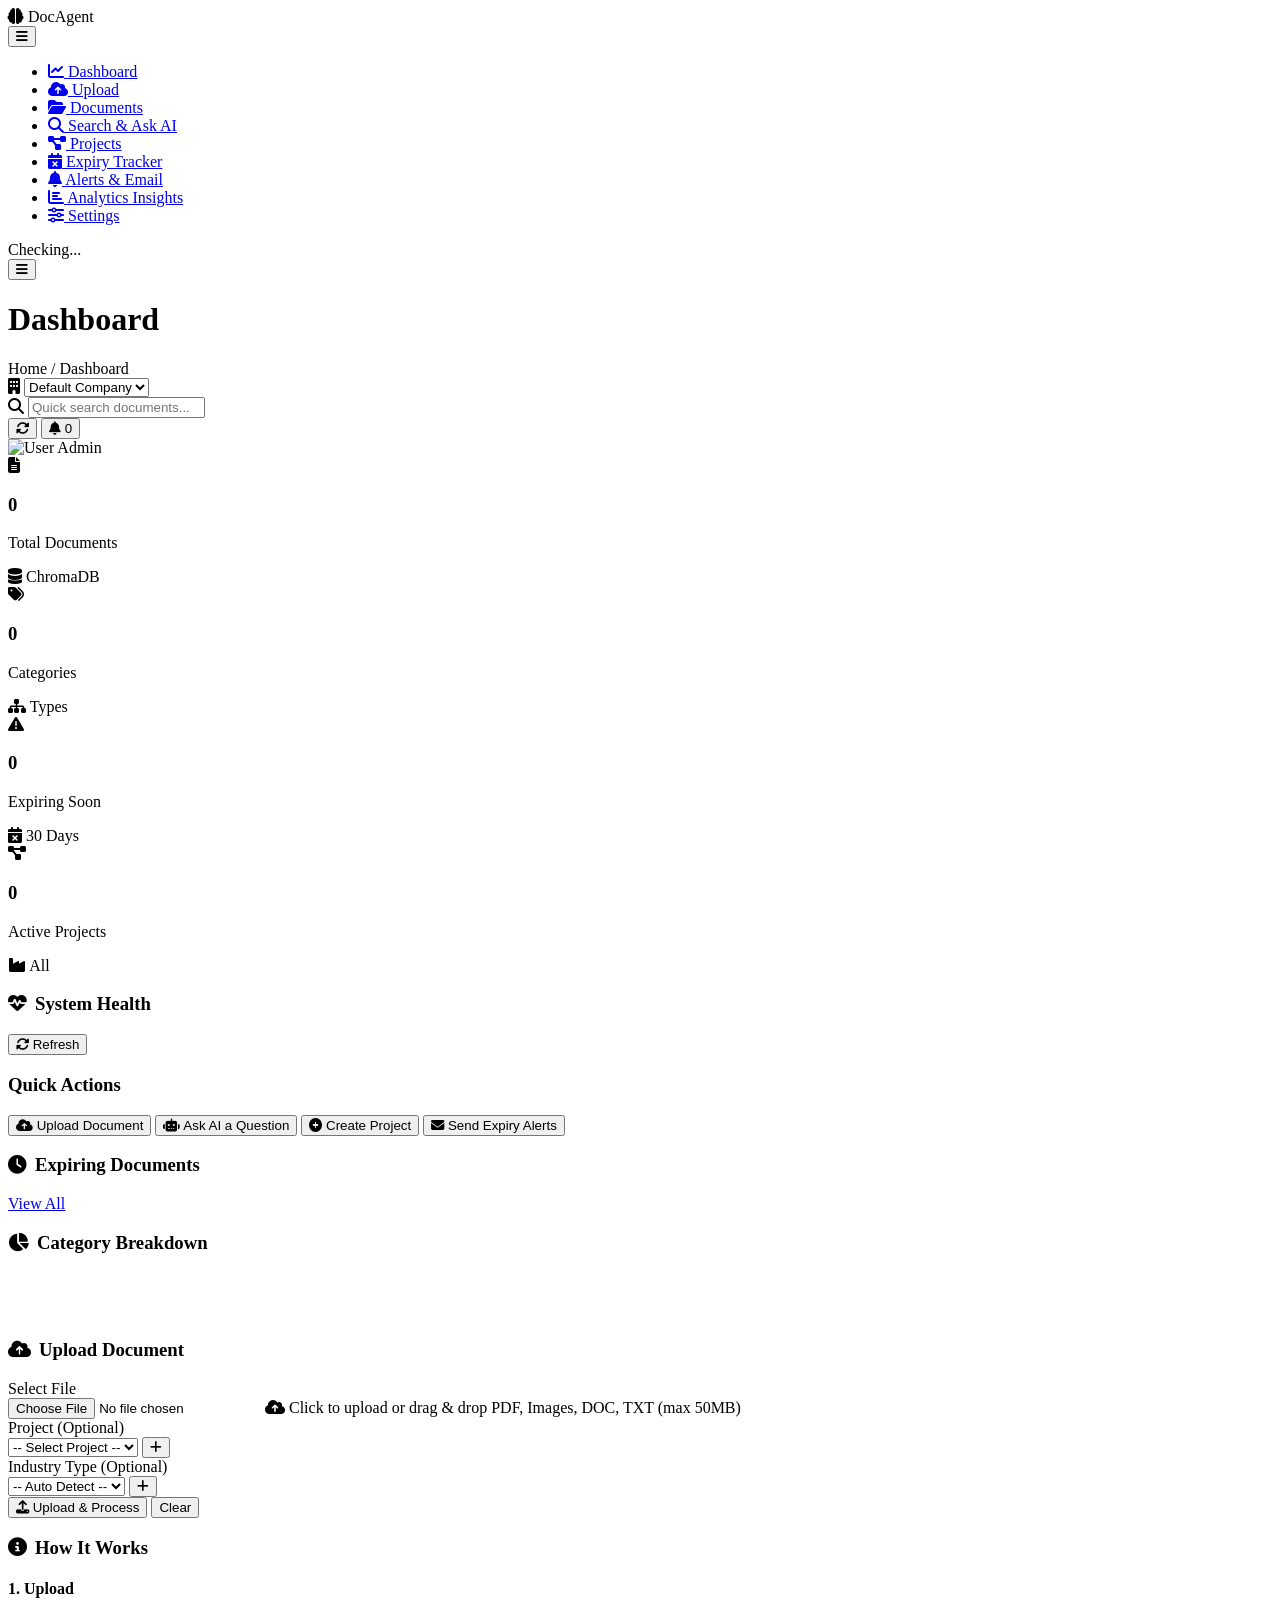
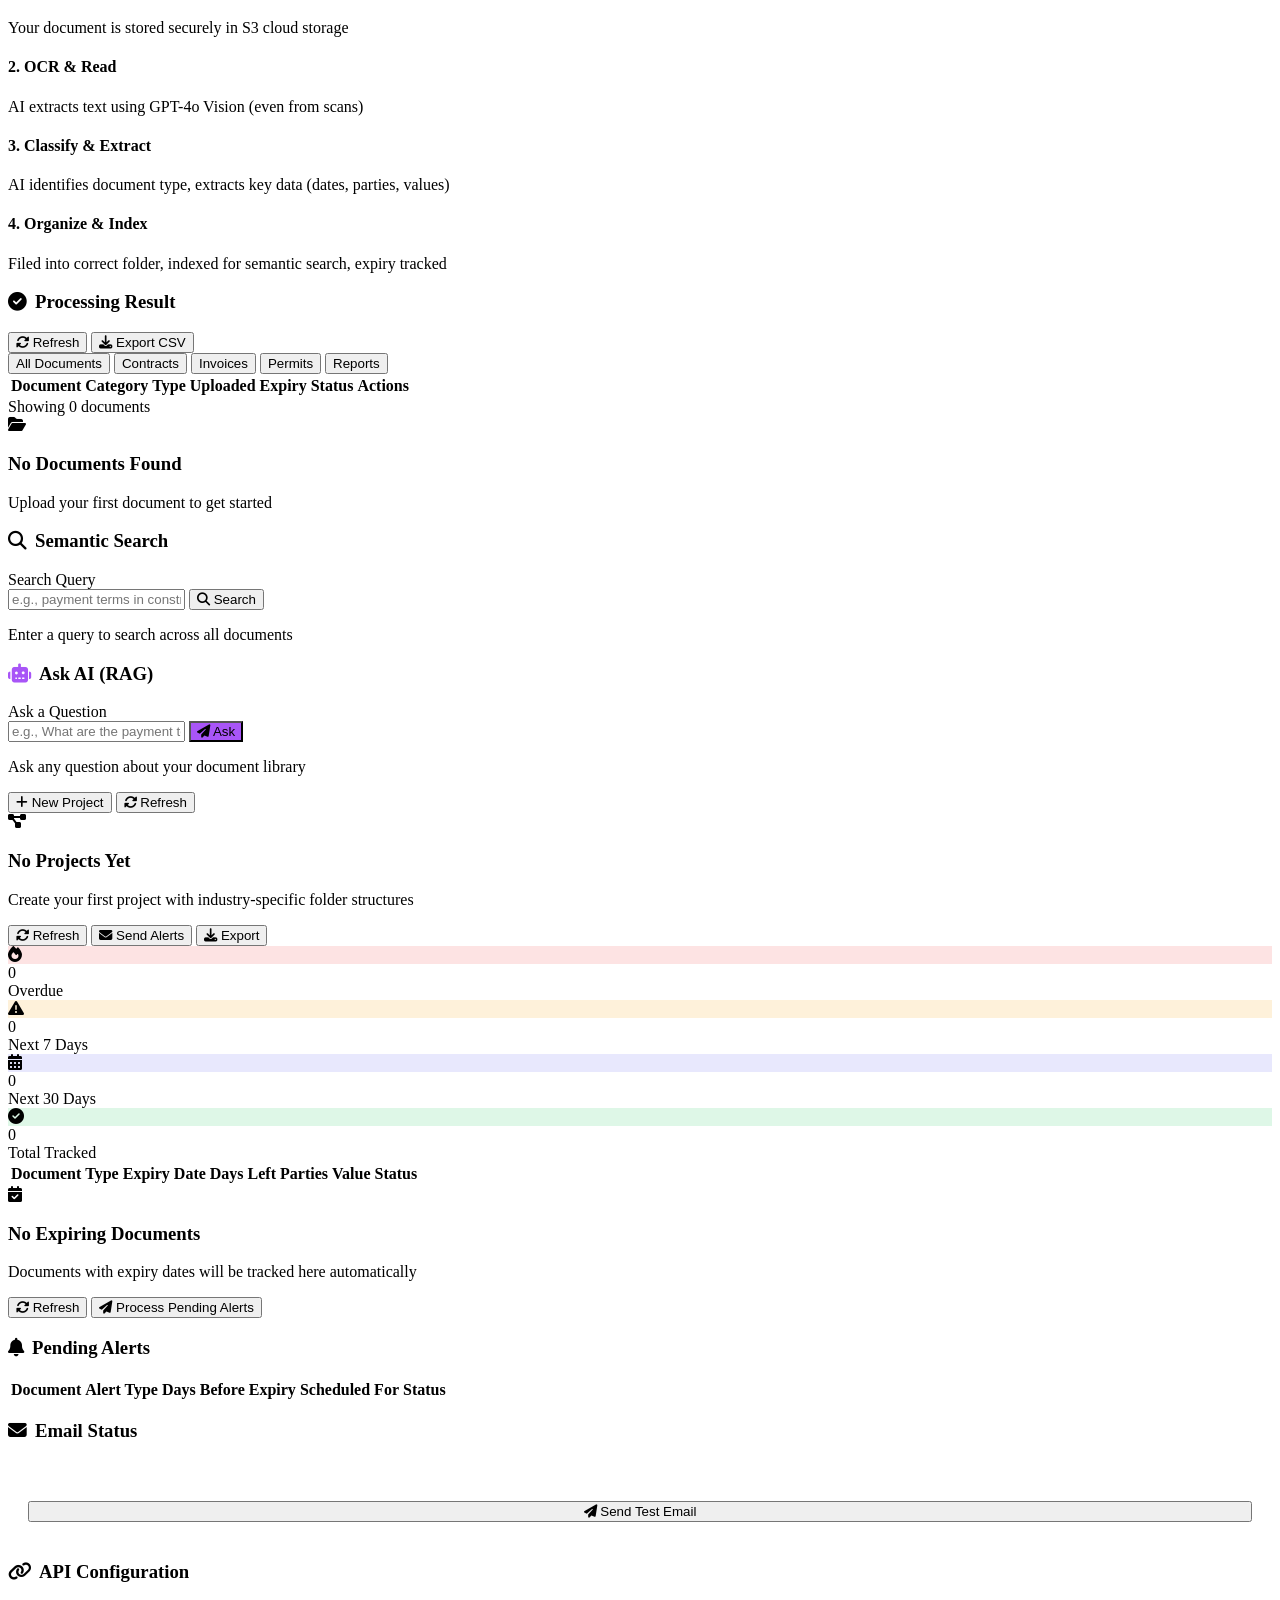
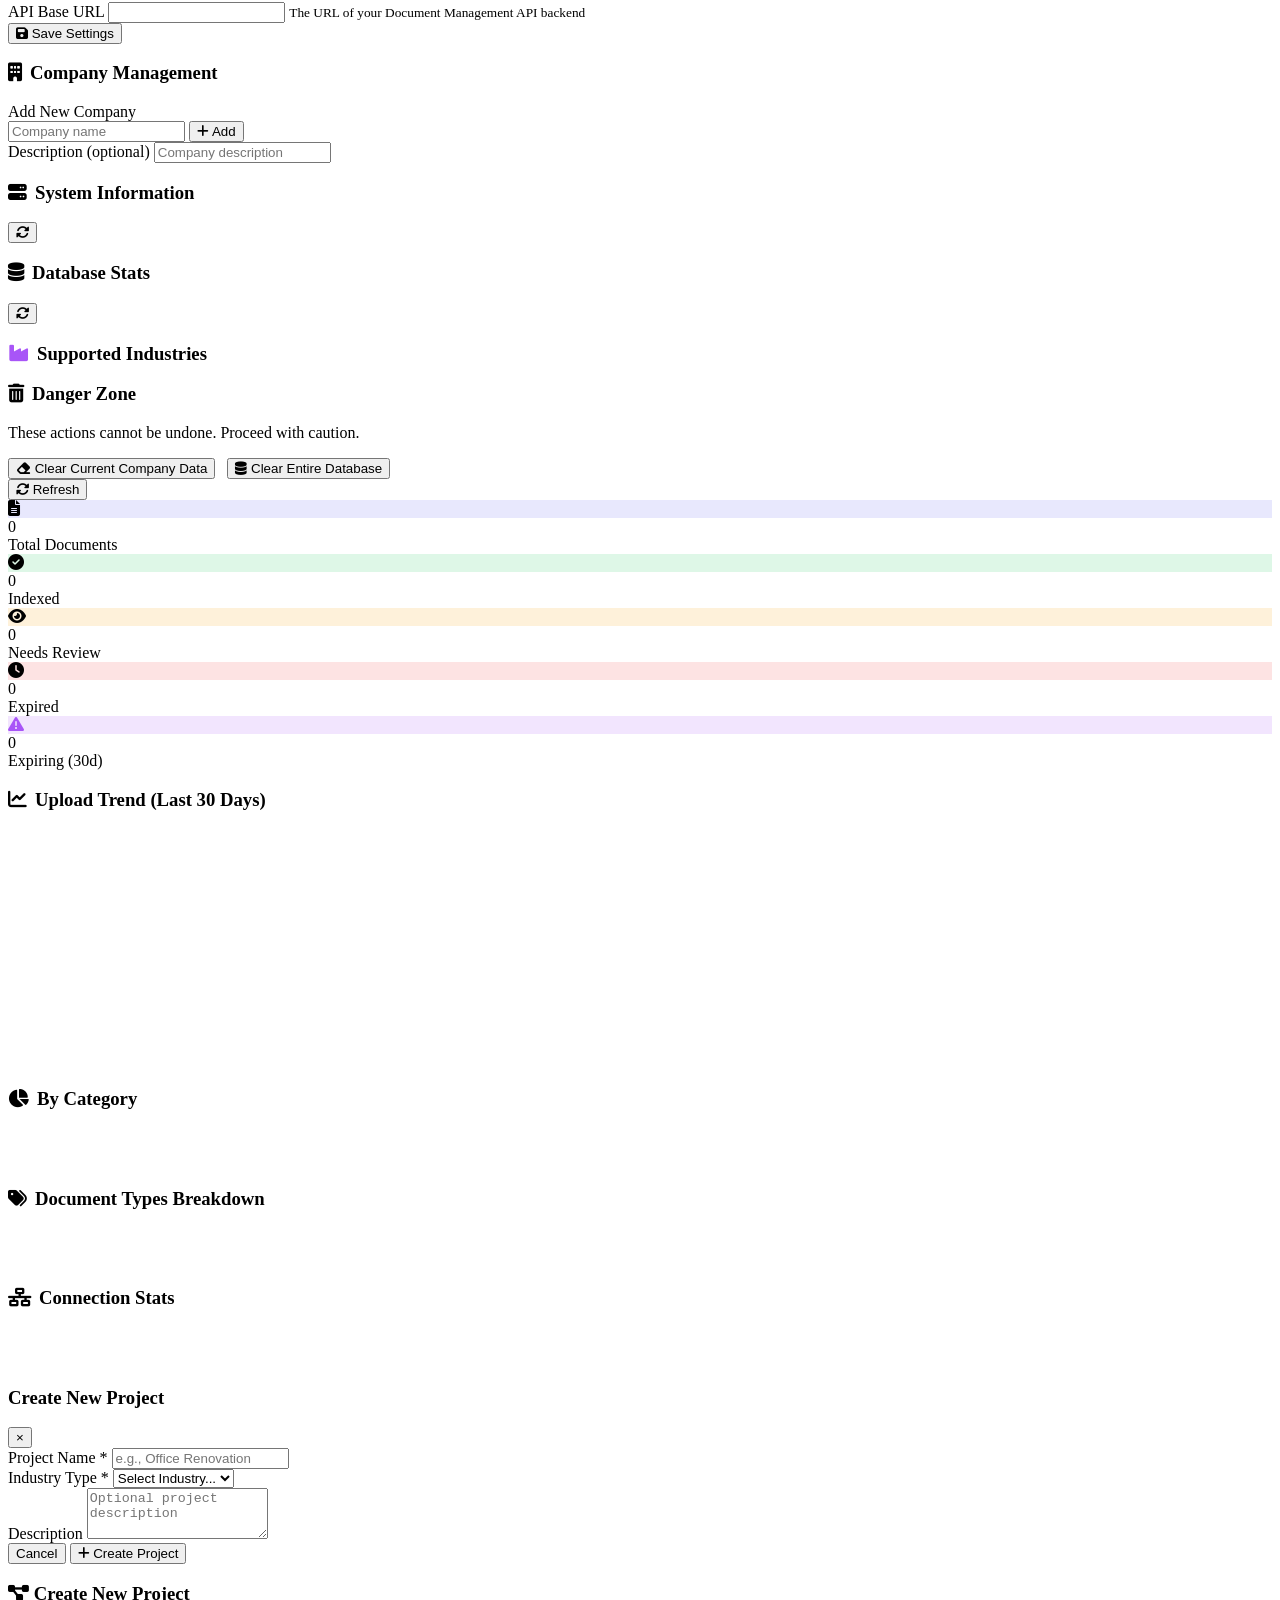
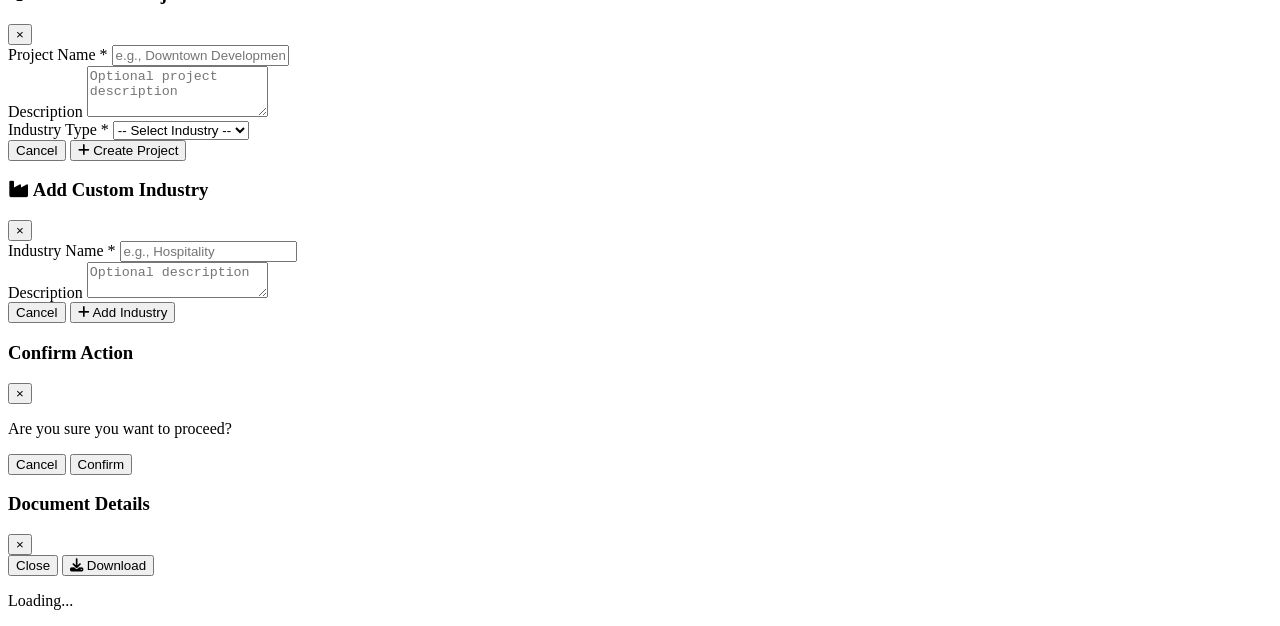
==== commit ca50d745: "fix: resolve all 16 dashboard bugs - crash fixes (download, testEmail, project delete), field name c" ====
--- a/index.html
+++ b/index.html
@@ -4,7 +4,7 @@
     <meta charset="UTF-8">
     <meta name="viewport" content="width=device-width, initial-scale=1.0">
     <title>AI Document Management Dashboard</title>
-    <link rel="stylesheet" href="css/styles.css">
+    <link rel="stylesheet" href="/static/css/styles.css">
     <link rel="stylesheet" href="https://cdnjs.cloudflare.com/ajax/libs/font-awesome/6.5.1/css/all.min.css">
     <link href="https://fonts.googleapis.com/css2?family=Inter:wght@300;400;500;600;700;800&display=swap" rel="stylesheet">
 </head>
@@ -915,17 +915,17 @@
     </div>
 
     <!-- Scripts -->
-    <script src="js/api.js"></script>
-    <script src="js/utils.js"></script>
-    <script src="js/pages/dashboard.js"></script>
-    <script src="js/pages/upload.js"></script>
-    <script src="js/pages/documents.js"></script>
-    <script src="js/pages/search.js"></script>
-    <script src="js/pages/projects.js"></script>
-    <script src="js/pages/expiry.js"></script>
-    <script src="js/pages/alerts.js"></script>
-    <script src="js/pages/analytics.js"></script>
-    <script src="js/pages/settings.js"></script>
-    <script src="js/app.js"></script>
+    <script src="/static/js/api.js"></script>
+    <script src="/static/js/utils.js"></script>
+    <script src="/static/js/pages/dashboard.js"></script>
+    <script src="/static/js/pages/upload.js"></script>
+    <script src="/static/js/pages/documents.js"></script>
+    <script src="/static/js/pages/search.js"></script>
+    <script src="/static/js/pages/projects.js"></script>
+    <script src="/static/js/pages/expiry.js"></script>
+    <script src="/static/js/pages/alerts.js"></script>
+    <script src="/static/js/pages/analytics.js"></script>
+    <script src="/static/js/pages/settings.js"></script>
+    <script src="/static/js/app.js"></script>
 </body>
 </html>
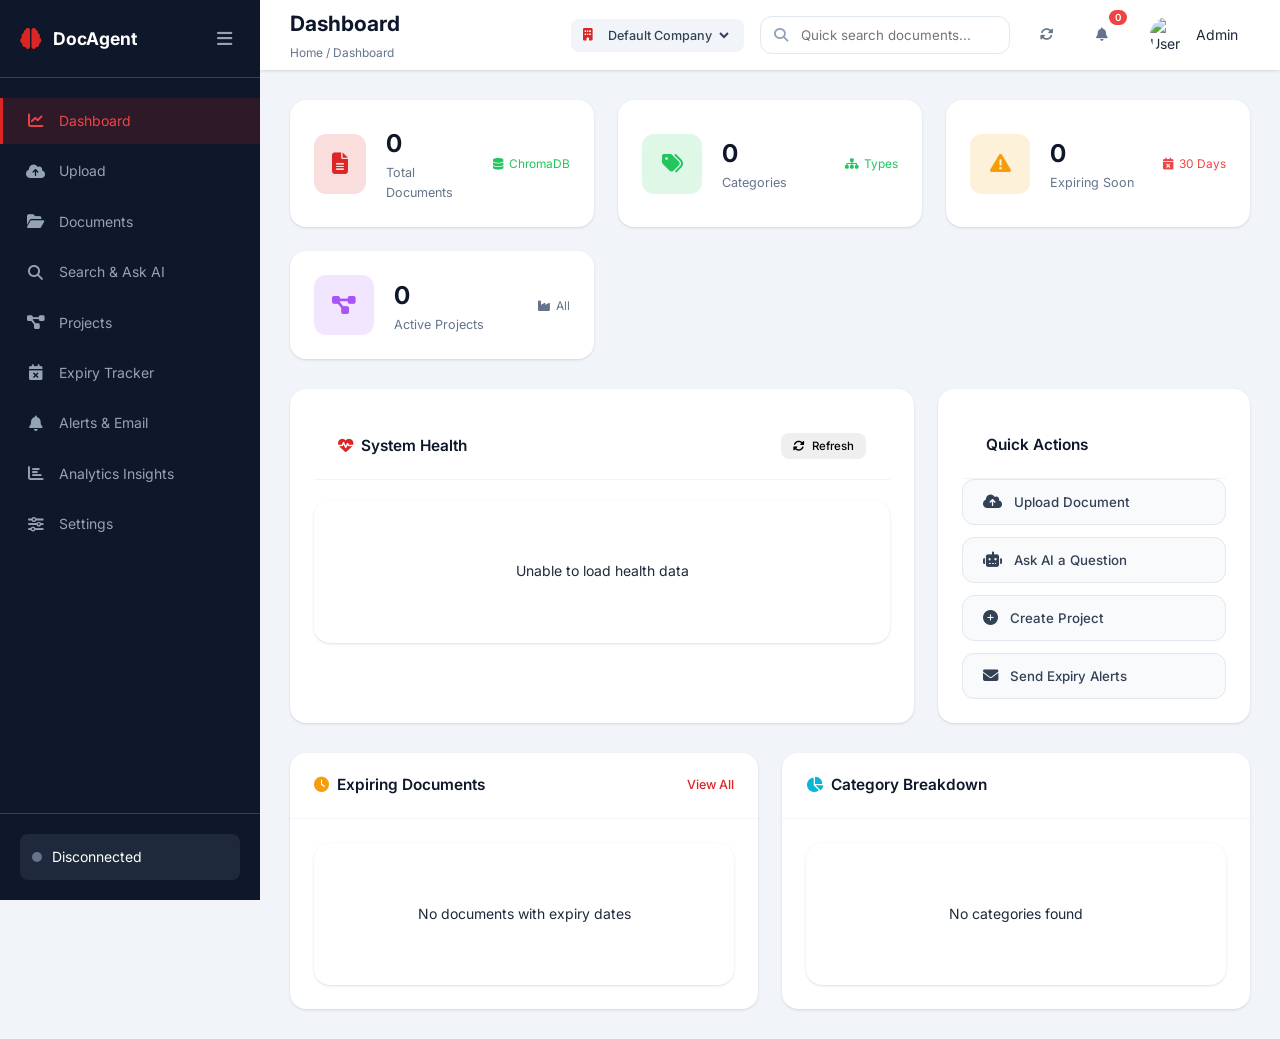
==== commit 0015bb81: "fix: remove /static/ prefix from paths for GitHub Pages" ====
--- a/index.html
+++ b/index.html
@@ -4,7 +4,7 @@
     <meta charset="UTF-8">
     <meta name="viewport" content="width=device-width, initial-scale=1.0">
     <title>AI Document Management Dashboard</title>
-    <link rel="stylesheet" href="/static/css/styles.css">
+    <link rel="stylesheet" href="css/styles.css">
     <link rel="stylesheet" href="https://cdnjs.cloudflare.com/ajax/libs/font-awesome/6.5.1/css/all.min.css">
     <link href="https://fonts.googleapis.com/css2?family=Inter:wght@300;400;500;600;700;800&display=swap" rel="stylesheet">
 </head>
@@ -915,17 +915,17 @@
     </div>
 
     <!-- Scripts -->
-    <script src="/static/js/api.js"></script>
-    <script src="/static/js/utils.js"></script>
-    <script src="/static/js/pages/dashboard.js"></script>
-    <script src="/static/js/pages/upload.js"></script>
-    <script src="/static/js/pages/documents.js"></script>
-    <script src="/static/js/pages/search.js"></script>
-    <script src="/static/js/pages/projects.js"></script>
-    <script src="/static/js/pages/expiry.js"></script>
-    <script src="/static/js/pages/alerts.js"></script>
-    <script src="/static/js/pages/analytics.js"></script>
-    <script src="/static/js/pages/settings.js"></script>
-    <script src="/static/js/app.js"></script>
+    <script src="js/api.js"></script>
+    <script src="js/utils.js"></script>
+    <script src="js/pages/dashboard.js"></script>
+    <script src="js/pages/upload.js"></script>
+    <script src="js/pages/documents.js"></script>
+    <script src="js/pages/search.js"></script>
+    <script src="js/pages/projects.js"></script>
+    <script src="js/pages/expiry.js"></script>
+    <script src="js/pages/alerts.js"></script>
+    <script src="js/pages/analytics.js"></script>
+    <script src="js/pages/settings.js"></script>
+    <script src="js/app.js"></script>
 </body>
 </html>
--- a/css/styles.css
+++ b/css/styles.css
@@ -0,0 +1,828 @@
+/* ============================================
+   AI Document Management Dashboard - Styles
+   Exact same design system as Social Media Agent
+   ============================================ */
+
+/* CSS Variables */
+:root {
+    --primary: #dc2626;
+    --primary-dark: #991b1b;
+    --primary-light: #ef4444;
+    --secondary: #64748b;
+    --success: #22c55e;
+    --success-dark: #16a34a;
+    --warning: #f59e0b;
+    --warning-dark: #d97706;
+    --danger: #ef4444;
+    --danger-dark: #dc2626;
+    --info: #06b6d4;
+    --info-dark: #0891b2;
+    --white: #ffffff;
+    --gray-50: #f8fafc;
+    --gray-100: #f1f5f9;
+    --gray-200: #e2e8f0;
+    --gray-300: #cbd5e1;
+    --gray-400: #94a3b8;
+    --gray-500: #64748b;
+    --gray-600: #475569;
+    --gray-700: #334155;
+    --gray-800: #1e293b;
+    --gray-900: #0f172a;
+    --sidebar-width: 260px;
+    --sidebar-collapsed: 70px;
+    --header-height: 70px;
+    --border-radius: 12px;
+    --border-radius-sm: 8px;
+    --border-radius-lg: 16px;
+    --shadow-sm: 0 1px 2px 0 rgb(0 0 0 / 0.05);
+    --shadow: 0 1px 3px 0 rgb(0 0 0 / 0.1), 0 1px 2px -1px rgb(0 0 0 / 0.1);
+    --shadow-md: 0 4px 6px -1px rgb(0 0 0 / 0.1), 0 2px 4px -2px rgb(0 0 0 / 0.1);
+    --shadow-lg: 0 10px 15px -3px rgb(0 0 0 / 0.1), 0 4px 6px -4px rgb(0 0 0 / 0.1);
+    --shadow-xl: 0 20px 25px -5px rgb(0 0 0 / 0.1), 0 8px 10px -6px rgb(0 0 0 / 0.1);
+    --transition-fast: 150ms ease;
+    --transition: 200ms ease;
+    --transition-slow: 300ms ease;
+}
+
+/* Reset & Base */
+*, *::before, *::after { box-sizing: border-box; margin: 0; padding: 0; }
+html { font-size: 14px; scroll-behavior: smooth; }
+body {
+    font-family: 'Inter', -apple-system, BlinkMacSystemFont, 'Segoe UI', Roboto, sans-serif;
+    background: var(--gray-100);
+    color: var(--gray-800);
+    line-height: 1.6;
+    overflow-x: hidden;
+}
+a { text-decoration: none; color: inherit; }
+ul, ol { list-style: none; }
+img { max-width: 100%; height: auto; }
+button { cursor: pointer; font-family: inherit; }
+input, select, textarea { font-family: inherit; }
+
+/* ============================================
+   Sidebar
+   ============================================ */
+.sidebar {
+    position: fixed; top: 0; left: 0;
+    width: var(--sidebar-width); height: 100vh;
+    background: var(--gray-900); color: var(--white);
+    display: flex; flex-direction: column;
+    z-index: 1000; transition: width var(--transition-slow);
+}
+.sidebar.collapsed { width: var(--sidebar-collapsed); }
+.sidebar-header {
+    display: flex; align-items: center; justify-content: space-between;
+    padding: 20px; border-bottom: 1px solid var(--gray-700);
+}
+.logo { display: flex; align-items: center; gap: 12px; font-size: 1.25rem; font-weight: 700; }
+.logo i { font-size: 1.5rem; color: var(--primary); }
+.sidebar.collapsed .logo span { display: none; }
+.sidebar-toggle {
+    background: transparent; border: none; color: var(--gray-400);
+    font-size: 1.25rem; padding: 8px; border-radius: var(--border-radius-sm);
+    transition: var(--transition);
+}
+.sidebar-toggle:hover { background: var(--gray-800); color: var(--white); }
+.sidebar-menu { flex: 1; overflow-y: auto; padding: 20px 0; }
+.nav-list { display: flex; flex-direction: column; gap: 4px; }
+.nav-item a {
+    display: flex; align-items: center; gap: 12px; padding: 12px 20px;
+    color: var(--gray-400); transition: var(--transition);
+    border-left: 3px solid transparent;
+}
+.nav-item a:hover { background: var(--gray-800); color: var(--white); }
+.nav-item.active a {
+    background: rgba(220, 38, 38, 0.15);
+    color: var(--primary-light); border-left-color: var(--primary);
+}
+.nav-item i { font-size: 1.1rem; width: 24px; text-align: center; }
+.sidebar.collapsed .nav-item span { display: none; }
+.sidebar-footer { padding: 20px; border-top: 1px solid var(--gray-700); }
+.health-indicator {
+    display: flex; align-items: center; gap: 10px; padding: 12px;
+    background: var(--gray-800); border-radius: var(--border-radius-sm);
+}
+.status-dot {
+    width: 10px; height: 10px; border-radius: 50%;
+    background: var(--gray-500); animation: pulse 2s infinite;
+}
+.status-dot.healthy { background: var(--success); }
+.status-dot.unhealthy { background: var(--danger); }
+@keyframes pulse { 0%, 100% { opacity: 1; } 50% { opacity: 0.5; } }
+.sidebar.collapsed .status-text { display: none; }
+
+/* ============================================
+   Main Content
+   ============================================ */
+.main-content {
+    margin-left: var(--sidebar-width); min-height: 100vh;
+    transition: margin-left var(--transition-slow);
+}
+.sidebar.collapsed + .main-content { margin-left: var(--sidebar-collapsed); }
+
+/* Top Header */
+.top-header {
+    position: sticky; top: 0; background: var(--white);
+    height: var(--header-height); display: flex; align-items: center;
+    justify-content: space-between; padding: 0 30px;
+    box-shadow: var(--shadow); z-index: 100;
+}
+.header-left { display: flex; align-items: center; gap: 12px; }
+.header-left h1 { font-size: 1.5rem; font-weight: 700; color: var(--gray-900); }
+.breadcrumb { font-size: 0.85rem; color: var(--gray-500); }
+.header-right { display: flex; align-items: center; gap: 16px; }
+.search-box { position: relative; }
+.search-box i { position: absolute; left: 14px; top: 50%; transform: translateY(-50%); color: var(--gray-400); }
+.search-box input {
+    padding: 10px 14px 10px 40px; border: 1px solid var(--gray-200);
+    border-radius: var(--border-radius); width: 250px; transition: var(--transition);
+}
+.search-box input:focus { outline: none; border-color: var(--primary); box-shadow: 0 0 0 3px rgba(220,38,38,0.15); }
+.user-menu {
+    display: flex; align-items: center; gap: 10px; padding: 8px 12px;
+    border-radius: var(--border-radius); cursor: pointer; transition: var(--transition);
+}
+.user-menu:hover { background: var(--gray-100); }
+.avatar { width: 36px; height: 36px; border-radius: 50%; }
+.notification-badge {
+    position: absolute; top: -5px; right: -5px; background: var(--danger);
+    color: var(--white); font-size: 0.7rem; padding: 2px 6px;
+    border-radius: 10px; font-weight: 600;
+}
+
+/* Page Content */
+.page-content { padding: 30px; }
+.page { animation: fadeIn var(--transition); }
+.page.hidden { display: none; }
+@keyframes fadeIn { from { opacity: 0; transform: translateY(10px); } to { opacity: 1; transform: translateY(0); } }
+
+/* ============================================
+   Stats Cards
+   ============================================ */
+.stats-grid {
+    display: grid; grid-template-columns: repeat(auto-fit, minmax(240px, 1fr));
+    gap: 24px; margin-bottom: 30px;
+}
+.stat-card {
+    background: var(--white); border-radius: var(--border-radius-lg);
+    padding: 24px; display: flex; align-items: center; gap: 20px;
+    box-shadow: var(--shadow); transition: var(--transition);
+}
+.stat-card:hover { transform: translateY(-2px); box-shadow: var(--shadow-lg); }
+.stat-icon {
+    width: 60px; height: 60px; border-radius: var(--border-radius);
+    display: flex; align-items: center; justify-content: center; font-size: 1.5rem;
+}
+.stat-icon.red { background: rgba(220, 38, 38, 0.15); color: var(--primary); }
+.stat-icon.green { background: rgba(34, 197, 94, 0.15); color: var(--success); }
+.stat-icon.orange { background: rgba(245, 158, 11, 0.15); color: var(--warning); }
+.stat-icon.purple { background: rgba(168, 85, 247, 0.15); color: #a855f7; }
+.stat-info h3 { font-size: 1.75rem; font-weight: 700; color: var(--gray-900); }
+.stat-info p { color: var(--gray-500); font-size: 0.9rem; }
+.stat-trend { margin-left: auto; display: flex; align-items: center; gap: 6px; font-size: 0.85rem; color: var(--gray-500); }
+.stat-trend.up { color: var(--success); }
+.stat-trend.down { color: var(--danger); }
+
+/* ============================================
+   Cards
+   ============================================ */
+.card {
+    background: var(--white); border-radius: var(--border-radius-lg);
+    box-shadow: var(--shadow); overflow: hidden;
+}
+.card-header {
+    display: flex; align-items: center; justify-content: space-between;
+    padding: 20px 24px; border-bottom: 1px solid var(--gray-100);
+}
+.card-header h3 { font-size: 1.1rem; font-weight: 600; color: var(--gray-900); }
+.chart-card { background: var(--white); border-radius: var(--border-radius-lg); box-shadow: var(--shadow); padding: 24px; }
+.charts-row { display: grid; grid-template-columns: 2fr 1fr; gap: 24px; margin-bottom: 30px; }
+.chart-card.wide { grid-column: span 1; }
+
+/* Health Grid */
+.health-grid { display: grid; grid-template-columns: repeat(auto-fit, minmax(150px, 1fr)); gap: 16px; margin-top: 20px; }
+.health-item {
+    display: flex; align-items: center; gap: 12px; padding: 16px;
+    background: var(--gray-50); border-radius: var(--border-radius); transition: var(--transition);
+}
+.health-item.healthy { border-left: 3px solid var(--success); }
+.health-item.unhealthy { border-left: 3px solid var(--danger); background: rgba(239, 68, 68, 0.05); }
+.health-item i { font-size: 1.25rem; }
+.health-item.healthy i { color: var(--success); }
+.health-item.unhealthy i { color: var(--danger); }
+.health-item-info h4 { font-size: 0.9rem; font-weight: 600; color: var(--gray-800); }
+.health-item-info p { font-size: 0.75rem; color: var(--gray-500); }
+
+/* Quick Actions */
+.quick-actions { display: flex; flex-direction: column; gap: 12px; }
+.action-btn {
+    display: flex; align-items: center; gap: 12px; padding: 14px 20px;
+    background: var(--gray-50); border: 1px solid var(--gray-200);
+    border-radius: var(--border-radius); font-size: 0.95rem; font-weight: 500;
+    color: var(--gray-700); transition: var(--transition);
+}
+.action-btn:hover { background: var(--primary); border-color: var(--primary); color: var(--white); }
+.action-btn i { font-size: 1.1rem; }
+
+/* Activity Section */
+.activity-section { display: grid; grid-template-columns: 1fr 1fr; gap: 24px; }
+.today-posts { padding: 24px; max-height: 300px; overflow-y: auto; }
+.post-item {
+    display: flex; align-items: center; gap: 14px; padding: 14px;
+    background: var(--gray-50); border-radius: var(--border-radius); margin-bottom: 12px;
+}
+.post-item:last-child { margin-bottom: 0; }
+.post-icon {
+    width: 40px; height: 40px; background: var(--primary); color: var(--white);
+    border-radius: var(--border-radius-sm); display: flex; align-items: center; justify-content: center;
+}
+.post-info h4 { font-size: 0.95rem; font-weight: 600; color: var(--gray-800); }
+.post-info p { font-size: 0.8rem; color: var(--gray-500); }
+.post-status {
+    margin-left: auto; padding: 4px 12px; border-radius: 20px;
+    font-size: 0.75rem; font-weight: 600; text-transform: uppercase;
+}
+.post-status.pending { background: rgba(245, 158, 11, 0.15); color: var(--warning-dark); }
+.post-status.posted, .post-status.active { background: rgba(34, 197, 94, 0.15); color: var(--success-dark); }
+.post-status.scheduled, .post-status.expiring { background: rgba(220, 38, 38, 0.15); color: var(--primary); }
+.post-status.overdue, .post-status.expired { background: rgba(239, 68, 68, 0.15); color: var(--danger); }
+
+/* ============================================
+   Buttons
+   ============================================ */
+.btn {
+    display: inline-flex; align-items: center; justify-content: center; gap: 8px;
+    padding: 10px 20px; border-radius: var(--border-radius-sm); font-weight: 500;
+    font-size: 0.95rem; border: none; transition: var(--transition);
+}
+.btn:disabled { opacity: 0.6; cursor: not-allowed; }
+.btn-primary { background: var(--primary); color: var(--white); }
+.btn-primary:hover:not(:disabled) { background: var(--primary-dark); }
+.btn-secondary { background: var(--gray-200); color: var(--gray-700); }
+.btn-secondary:hover:not(:disabled) { background: var(--gray-300); }
+.btn-success { background: var(--success); color: var(--white); }
+.btn-success:hover:not(:disabled) { background: var(--success-dark); }
+.btn-danger { background: var(--danger); color: var(--white); }
+.btn-danger:hover:not(:disabled) { background: var(--danger-dark); }
+.btn-info { background: var(--info); color: var(--white); }
+.btn-info:hover:not(:disabled) { background: var(--info-dark); }
+.btn-sm { padding: 6px 12px; font-size: 0.85rem; }
+.btn-lg { padding: 14px 28px; font-size: 1rem; }
+.btn-icon {
+    position: relative; width: 40px; height: 40px; padding: 0;
+    background: var(--gray-100); border: none; border-radius: var(--border-radius-sm);
+    color: var(--gray-600);
+}
+.btn-icon:hover { background: var(--gray-200); color: var(--gray-800); }
+
+/* ============================================
+   Forms
+   ============================================ */
+.form-control {
+    width: 100%; padding: 12px 16px; border: 1px solid var(--gray-200);
+    border-radius: var(--border-radius-sm); font-size: 0.95rem;
+    transition: var(--transition); background: var(--white);
+}
+.form-control:focus { outline: none; border-color: var(--primary); box-shadow: 0 0 0 3px rgba(220,38,38,0.15); }
+.form-control::placeholder { color: var(--gray-400); }
+.form-group { margin-bottom: 20px; }
+.form-group label { display: block; margin-bottom: 8px; font-weight: 500; color: var(--gray-700); }
+.form-group small { display: block; margin-top: 6px; color: var(--gray-500); font-size: 0.8rem; }
+.form-row { display: grid; grid-template-columns: 1fr 1fr; gap: 20px; }
+.form-actions { display: flex; gap: 12px; margin-top: 24px; }
+.inline-form { display: flex; gap: 10px; align-items: center; }
+.inline-form .form-control { flex: 1; }
+textarea.form-control { resize: vertical; min-height: 80px; }
+
+/* Input with button (for dropdowns with create buttons) */
+.input-with-button {
+    display: flex; gap: 8px; align-items: center;
+}
+.input-with-button .form-control {
+    flex: 1;
+}
+.input-with-button .btn-icon {
+    padding: 12px 16px; width: auto; min-width: 44px; flex-shrink: 0;
+}
+
+/* File Upload */
+.file-upload-area {
+    position: relative; border: 2px dashed var(--gray-300);
+    border-radius: var(--border-radius-lg); padding: 30px 20px;
+    text-align: center; transition: all 0.2s ease; background: var(--gray-50);
+}
+.file-upload-area:hover, .file-upload-area.dragover { border-color: var(--primary); background: rgba(220,38,38,0.05); }
+.file-upload-area.uploading { pointer-events: none; opacity: 0.7; }
+.file-upload-area.has-file { border-color: var(--success); background: rgba(34,197,94,0.05); }
+.file-input { position: absolute; width: 100%; height: 100%; top: 0; left: 0; opacity: 0; cursor: pointer; z-index: 2; }
+.file-label { display: flex; flex-direction: column; align-items: center; gap: 10px; pointer-events: none; }
+.file-label i { font-size: 2.5rem; color: var(--primary); }
+.file-text { font-weight: 500; color: var(--gray-700); }
+.file-hint { font-size: 0.8rem; color: var(--gray-500); }
+.file-preview { margin-top: 15px; display: none; }
+.file-preview.show { display: block; }
+
+/* ============================================
+   Tables
+   ============================================ */
+.table-container {
+    overflow-x: auto; background: var(--white);
+    -webkit-overflow-scrolling: touch; /* Smooth scrolling on iOS */
+    border-radius: var(--border-radius-lg); box-shadow: var(--shadow);
+}
+.data-table { width: 100%; border-collapse: collapse; }
+.data-table th, .data-table td { padding: 14px 20px; text-align: left; }
+.data-table th {
+    background: var(--gray-50); font-weight: 600; color: var(--gray-700);
+    font-size: 0.85rem; text-transform: uppercase; letter-spacing: 0.5px;
+    border-bottom: 2px solid var(--gray-200);
+}
+.data-table td { border-bottom: 1px solid var(--gray-100); color: var(--gray-700); }
+.data-table tbody tr:hover { background: var(--gray-50); }
+.data-table tbody tr:last-child td { border-bottom: none; }
+.table-footer {
+    display: flex; align-items: center; justify-content: space-between;
+    padding: 16px 20px; background: var(--white);
+    border-radius: 0 0 var(--border-radius-lg) var(--border-radius-lg);
+}
+.showing-info { color: var(--gray-500); font-size: 0.9rem; }
+.pagination { display: flex; gap: 8px; }
+.pagination button {
+    padding: 8px 14px; border: 1px solid var(--gray-200); background: var(--white);
+    border-radius: var(--border-radius-sm); color: var(--gray-600); transition: var(--transition);
+}
+.pagination button:hover:not(:disabled) { background: var(--primary); border-color: var(--primary); color: var(--white); }
+.pagination button.active { background: var(--primary); border-color: var(--primary); color: var(--white); }
+
+/* Status Badges */
+.status-badge {
+    display: inline-flex; align-items: center; gap: 6px; padding: 4px 12px;
+    border-radius: 20px; font-size: 0.8rem; font-weight: 600;
+}
+.status-badge.pending { background: rgba(245,158,11,0.15); color: var(--warning-dark); }
+.status-badge.posted, .status-badge.completed, .status-badge.success, .status-badge.healthy, .status-badge.active {
+    background: rgba(34,197,94,0.15); color: var(--success-dark);
+}
+.status-badge.scheduled, .status-badge.running, .status-badge.in-progress, .status-badge.processing {
+    background: rgba(220,38,38,0.15); color: var(--primary);
+}
+.status-badge.failed, .status-badge.error, .status-badge.unhealthy, .status-badge.expired, .status-badge.overdue {
+    background: rgba(239,68,68,0.15); color: var(--danger);
+}
+
+/* Page Header */
+.page-header { display: flex; align-items: center; justify-content: space-between; margin-bottom: 24px; }
+.header-actions { display: flex; gap: 12px; align-items: center; }
+
+/* Tabs */
+.calendar-tabs {
+    display: flex; gap: 8px; margin-bottom: 20px; background: var(--white);
+    padding: 8px; border-radius: var(--border-radius); box-shadow: var(--shadow-sm);
+}
+.tab-btn {
+    padding: 10px 20px; border: none; background: transparent;
+    border-radius: var(--border-radius-sm); font-weight: 500;
+    color: var(--gray-600); transition: var(--transition);
+}
+.tab-btn:hover { background: var(--gray-100); }
+.tab-btn.active { background: var(--primary); color: var(--white); }
+
+/* ============================================
+   Workflow Page
+   ============================================ */
+.workflow-grid { display: grid; grid-template-columns: 1.5fr 1fr; gap: 24px; }
+.workflow-form { padding: 24px; }
+.workflow-controls { padding: 24px; }
+.control-item {
+    padding: 20px; background: var(--gray-50);
+    border-radius: var(--border-radius); margin-bottom: 16px;
+}
+.control-item:last-child { margin-bottom: 0; }
+.control-item h4 { font-weight: 600; color: var(--gray-800); margin-bottom: 8px; }
+.control-item p { color: var(--gray-500); font-size: 0.9rem; margin-bottom: 14px; }
+.workflow-status { padding: 24px; background: var(--gray-50); border-radius: var(--border-radius); min-height: 150px; }
+
+/* ============================================
+   Metrics / Expiry Cards
+   ============================================ */
+.metrics-overview {
+    display: grid; grid-template-columns: repeat(auto-fit, minmax(160px, 1fr));
+    gap: 20px; margin-bottom: 30px;
+}
+.metric-card {
+    background: var(--white); border-radius: var(--border-radius-lg);
+    padding: 24px; text-align: center; box-shadow: var(--shadow); transition: var(--transition);
+}
+.metric-card:hover { transform: translateY(-2px); box-shadow: var(--shadow-lg); }
+.metric-icon {
+    width: 50px; height: 50px; margin: 0 auto 16px;
+    background: rgba(220,38,38,0.15); border-radius: 50%;
+    display: flex; align-items: center; justify-content: center;
+    font-size: 1.25rem; color: var(--primary);
+}
+.metric-value { font-size: 1.75rem; font-weight: 700; color: var(--gray-900); }
+.metric-label { color: var(--gray-500); font-size: 0.9rem; margin-top: 4px; }
+
+/* ============================================
+   Projects Grid (reuses approval card layout)
+   ============================================ */
+.approvals-grid {
+    display: grid; grid-template-columns: repeat(auto-fill, minmax(350px, 1fr)); gap: 24px;
+}
+.project-card {
+    background: var(--white); border-radius: var(--border-radius-lg);
+    box-shadow: var(--shadow); overflow: hidden; transition: var(--transition);
+}
+.project-card:hover { transform: translateY(-2px); box-shadow: var(--shadow-lg); }
+.project-card-header {
+    padding: 20px; border-bottom: 1px solid var(--gray-100);
+    display: flex; justify-content: space-between; align-items: flex-start;
+}
+.project-card-title { font-weight: 600; color: var(--gray-800); margin-bottom: 4px; font-size: 1.1rem; }
+.project-card-industry { font-size: 0.85rem; color: var(--gray-500); }
+.project-card-body { padding: 20px; }
+.project-card-stat {
+    display: flex; justify-content: space-between; padding: 8px 0;
+    border-bottom: 1px solid var(--gray-100); font-size: 0.9rem;
+}
+.project-card-stat:last-child { border-bottom: none; }
+.project-card-stat .label { color: var(--gray-500); }
+.project-card-stat .value { font-weight: 600; color: var(--gray-800); }
+.project-card-actions {
+    padding: 16px 20px; background: var(--gray-50); display: flex; gap: 12px;
+}
+.project-card-actions .btn { flex: 1; }
+
+/* Category Breakdown */
+.category-item {
+    display: flex; align-items: center; gap: 12px; padding: 10px 0;
+    border-bottom: 1px solid var(--gray-100);
+}
+.category-item:last-child { border-bottom: none; }
+.category-dot { width: 10px; height: 10px; border-radius: 50%; flex-shrink: 0; }
+.category-name { flex: 1; font-weight: 500; color: var(--gray-700); font-size: 0.9rem; }
+.category-count { font-weight: 700; color: var(--gray-900); }
+
+/* ============================================
+   Search Results / AI Answer
+   ============================================ */
+.search-result-item {
+    padding: 16px; background: var(--gray-50); border-radius: var(--border-radius);
+    margin-bottom: 12px; border-left: 3px solid var(--primary);
+}
+.search-result-item h4 { font-weight: 600; color: var(--gray-800); margin-bottom: 6px; }
+.search-result-item p { font-size: 0.9rem; color: var(--gray-600); line-height: 1.7; }
+.search-result-item .score { font-size: 0.8rem; color: var(--gray-400); margin-top: 6px; }
+.ai-answer {
+    padding: 20px; background: rgba(168,85,247,0.05); border-radius: var(--border-radius);
+    border-left: 4px solid #a855f7;
+}
+.ai-answer p { color: var(--gray-700); line-height: 1.8; }
+.ai-answer .sources { margin-top: 12px; font-size: 0.85rem; color: var(--gray-500); }
+
+/* ============================================
+   Settings
+   ============================================ */
+.settings-grid { display: grid; grid-template-columns: repeat(auto-fit, minmax(400px, 1fr)); gap: 24px; }
+.settings-form { padding: 24px; }
+.config-display { padding: 24px; }
+.config-item { display: flex; justify-content: space-between; padding: 12px 0; border-bottom: 1px solid var(--gray-100); }
+.config-item:last-child { border-bottom: none; }
+.config-key { font-weight: 500; color: var(--gray-700); }
+.config-value { color: var(--gray-900); font-family: monospace; }
+.system-info { padding: 24px; }
+.info-row { display: flex; justify-content: space-between; padding: 12px 0; border-bottom: 1px solid var(--gray-100); }
+.info-row:last-child { border-bottom: none; }
+
+/* ============================================
+   Empty States
+   ============================================ */
+.empty-state {
+    text-align: center; padding: 60px 20px; background: var(--white);
+    border-radius: var(--border-radius-lg); box-shadow: var(--shadow);
+}
+.empty-state i { font-size: 4rem; color: var(--gray-300); margin-bottom: 20px; }
+.empty-state h3 { font-size: 1.25rem; color: var(--gray-700); margin-bottom: 8px; }
+.empty-state p { color: var(--gray-500); }
+
+/* ============================================
+   Modals
+   ============================================ */
+.modal {
+    position: fixed; inset: 0; display: flex; align-items: center;
+    justify-content: center; z-index: 2000; opacity: 0; visibility: hidden;
+    transition: var(--transition);
+}
+.modal.active { opacity: 1; visibility: visible; }
+.modal-overlay { position: absolute; inset: 0; background: rgba(0,0,0,0.5); backdrop-filter: blur(4px); }
+.modal-content {
+    position: relative; background: var(--white); border-radius: var(--border-radius-lg);
+    width: 90%; max-width: 600px; max-height: 90vh; overflow-y: auto;
+    box-shadow: var(--shadow-xl); transform: translateY(20px); transition: var(--transition);
+}
+.modal.active .modal-content { transform: translateY(0); }
+.modal-content.modal-sm { max-width: 400px; }
+.modal-content.modal-lg { max-width: 800px; }
+.modal-header {
+    display: flex; align-items: center; justify-content: space-between;
+    padding: 20px 24px; border-bottom: 1px solid var(--gray-100);
+}
+.modal-header h3 { font-size: 1.2rem; font-weight: 600; color: var(--gray-900); }
+.modal-close {
+    width: 32px; height: 32px; display: flex; align-items: center; justify-content: center;
+    border: none; background: var(--gray-100); border-radius: 50%;
+    font-size: 1.25rem; color: var(--gray-500); transition: var(--transition);
+}
+.modal-close:hover { background: var(--gray-200); color: var(--gray-800); }
+.modal-body { padding: 24px; }
+.modal-footer {
+    display: flex; justify-content: flex-end; gap: 12px; padding: 16px 24px;
+    border-top: 1px solid var(--gray-100); background: var(--gray-50);
+}
+
+/* ============================================
+   Toasts
+   ============================================ */
+.toast-container {
+    position: fixed; top: 20px; right: 20px; z-index: 3000;
+    display: flex; flex-direction: column; gap: 12px;
+}
+.toast {
+    display: flex; align-items: center; gap: 12px; padding: 16px 20px;
+    background: var(--white); border-radius: var(--border-radius);
+    box-shadow: var(--shadow-lg); min-width: 300px; max-width: 450px;
+    animation: slideIn var(--transition);
+}
+@keyframes slideIn { from { transform: translateX(100%); opacity: 0; } to { transform: translateX(0); opacity: 1; } }
+.toast.success { border-left: 4px solid var(--success); }
+.toast.error { border-left: 4px solid var(--danger); }
+.toast.warning { border-left: 4px solid var(--warning); }
+.toast.info { border-left: 4px solid var(--info); }
+.toast-icon { font-size: 1.25rem; }
+.toast.success .toast-icon { color: var(--success); }
+.toast.error .toast-icon { color: var(--danger); }
+.toast.warning .toast-icon { color: var(--warning); }
+.toast.info .toast-icon { color: var(--info); }
+.toast-content { flex: 1; }
+.toast-title { font-weight: 600; color: var(--gray-800); margin-bottom: 2px; }
+.toast-message { font-size: 0.9rem; color: var(--gray-600); }
+.toast-close { background: none; border: none; color: var(--gray-400); font-size: 1.25rem; padding: 4px; }
+.toast-close:hover { color: var(--gray-600); }
+
+/* ============================================
+   Loading Overlay
+   ============================================ */
+.loading-overlay {
+    position: fixed; inset: 0; background: rgba(255,255,255,0.9);
+    display: flex; flex-direction: column; align-items: center; justify-content: center; z-index: 4000;
+}
+.loading-overlay.hidden { display: none; }
+.spinner { width: 50px; height: 50px; border: 4px solid var(--gray-200); border-top-color: var(--primary); border-radius: 50%; animation: spin 1s linear infinite; }
+@keyframes spin { to { transform: rotate(360deg); } }
+.loading-overlay p { margin-top: 16px; color: var(--gray-600); font-weight: 500; }
+
+/* ============================================
+   Utilities
+   ============================================ */
+.hidden { display: none !important; }
+.text-muted { color: var(--gray-500); }
+.text-success { color: var(--success); }
+.text-danger { color: var(--danger); }
+.text-warning { color: var(--warning); }
+.text-center { text-align: center; }
+.mt-4 { margin-top: 24px; }
+.mb-4 { margin-bottom: 24px; }
+.link { color: var(--primary); font-weight: 500; transition: var(--transition); }
+.link:hover { color: var(--primary-dark); text-decoration: underline; }
+
+/* Mobile Menu Button */
+.mobile-menu-btn {
+    display: none; align-items: center; justify-content: center;
+    width: 44px; height: 44px; background: var(--gray-100); border: none;
+    border-radius: var(--border-radius-sm); color: var(--gray-700); font-size: 1.3rem;
+    cursor: pointer; flex-shrink: 0; transition: var(--transition);
+    -webkit-tap-highlight-color: transparent; /* Remove tap highlight on mobile */
+}
+.mobile-menu-btn:hover, .mobile-menu-btn:active { background: var(--gray-200); color: var(--gray-900); }
+.sidebar-overlay {
+    display: none; position: fixed; inset: 0; background: rgba(0,0,0,0.5);
+    backdrop-filter: blur(2px); z-index: 999; opacity: 0; transition: opacity var(--transition-slow);
+}
+.sidebar-overlay.active { display: block; opacity: 1; }
+
+/* ============================================
+   Responsive
+   ============================================ */
+@media (max-width: 1200px) {
+    .charts-row { grid-template-columns: 1fr; }
+    .workflow-grid { grid-template-columns: 1fr; }
+    .activity-section { grid-template-columns: 1fr; }
+}
+@media (max-width: 768px) {
+    :root { --sidebar-width: 0; }
+    .sidebar { 
+        transform: translateX(-100%); width: 280px; z-index: 1000;
+        transition: transform 0.3s ease-in-out;
+    }
+    .sidebar.mobile-open { transform: translateX(0); box-shadow: 4px 0 12px rgba(0,0,0,0.15); }
+    .sidebar-toggle { display: none; }
+    .main-content { margin-left: 0 !important; }
+    .mobile-menu-btn { display: flex; }
+    .top-header { padding: 0 12px; height: 60px; gap: 8px; }
+    .header-left h1 { font-size: 1.15rem; }
+    .breadcrumb { display: none; }
+    .search-box { display: none; }
+    .header-right { gap: 8px; }
+    .user-menu span { display: none; }
+    .user-menu { padding: 6px; }
+    .page-content { padding: 12px; }
+    .stats-grid { grid-template-columns: 1fr 1fr; gap: 12px; }
+    .stat-card { padding: 16px; gap: 14px; }
+    .stat-icon { width: 48px; height: 48px; font-size: 1.2rem; }
+    .stat-info h3 { font-size: 1.4rem; }
+    .card-header { padding: 14px 16px; flex-wrap: wrap; gap: 8px; }
+    .chart-card { padding: 16px; }
+    .health-grid { grid-template-columns: repeat(auto-fit, minmax(120px, 1fr)); gap: 10px; }
+    .activity-section { grid-template-columns: 1fr; gap: 16px; }
+    .page-header { flex-direction: column; align-items: stretch; gap: 12px; }
+    .header-actions { flex-wrap: wrap; gap: 8px; }
+    .calendar-tabs { overflow-x: auto; flex-wrap: nowrap; gap: 4px; padding: 6px; }
+    .tab-btn { padding: 10px 16px; font-size: 0.9rem; white-space: nowrap; flex-shrink: 0; min-height: 44px; } /* Better touch target */
+    /* Table scrolling for mobile */
+    .table-container { overflow-x: auto; -webkit-overflow-scrolling: touch; }
+    .data-table { min-width: 600px; } /* Force horizontal scroll for tables */
+    .data-table th, .data-table td { padding: 12px 14px; font-size: 0.85rem; }
+    .form-row { grid-template-columns: 1fr; gap: 0; }
+    .inline-form { flex-direction: column; align-items: stretch; }
+    .workflow-grid { grid-template-columns: 1fr; gap: 16px; }
+    .workflow-form, .workflow-controls { padding: 16px; }
+    .metrics-overview { grid-template-columns: repeat(2, 1fr); gap: 12px; }
+    .approvals-grid { grid-template-columns: 1fr; }
+    .settings-grid { grid-template-columns: 1fr; }
+    .modal-content { width: 95%; max-height: 85vh; margin: 20px; }
+    .modal-footer { flex-direction: column-reverse; gap: 8px; }
+    .modal-footer .btn { width: 100%; justify-content: center; min-height: 44px; } /* Better touch target */
+    .toast-container { top: auto; bottom: 12px; right: 12px; left: 12px; }
+    .toast { min-width: auto; max-width: 100%; }
+    /* Better button touch targets */
+    .btn { min-height: 44px; padding: 0 20px; }
+    .btn-icon { min-width: 44px; min-height: 44px; }
+    /* Company selector on mobile */
+    #companySelect { font-size: 0.9rem; padding: 8px 12px; }
+}
+@media (max-width: 480px) {
+    .stats-grid { grid-template-columns: 1fr; }
+    .metrics-overview { grid-template-columns: 1fr; }
+    .health-grid { grid-template-columns: 1fr 1fr; }
+}
+
+/* Scrollbar */
+::-webkit-scrollbar { width: 8px; height: 8px; }
+::-webkit-scrollbar-track { background: var(--gray-100); }
+::-webkit-scrollbar-thumb { background: var(--gray-300); border-radius: 4px; }
+::-webkit-scrollbar-thumb:hover { background: var(--gray-400); }
+::selection { background: rgba(220,38,38,0.3); color: var(--white); }
+
+/* ============================================
+   Additional Component Styles (JS-driven)
+   ============================================ */
+
+/* Search Results Cards */
+.search-result-card {
+    padding: 20px; background: var(--white); border-radius: var(--border-radius);
+    box-shadow: var(--shadow); margin-bottom: 16px; border-left: 4px solid var(--primary);
+    transition: transform 0.2s ease, box-shadow 0.2s ease;
+}
+.search-result-card:hover { transform: translateY(-2px); box-shadow: var(--shadow-lg); }
+.search-result-header { display: flex; align-items: center; gap: 12px; margin-bottom: 10px; }
+.search-result-rank {
+    background: var(--primary); color: white; width: 28px; height: 28px;
+    border-radius: 50%; display: flex; align-items: center; justify-content: center;
+    font-size: 0.8rem; font-weight: 700; flex-shrink: 0;
+}
+.search-result-header h4 { flex: 1; font-weight: 600; color: var(--gray-800); margin: 0; }
+.search-score { font-size: 0.8rem; color: var(--primary); font-weight: 600; }
+.search-result-meta { display: flex; flex-wrap: wrap; gap: 8px; margin-bottom: 10px; }
+.meta-tag {
+    display: inline-flex; align-items: center; gap: 4px;
+    font-size: 0.8rem; color: var(--gray-500);
+}
+.search-snippet { color: var(--gray-600); font-size: 0.9rem; line-height: 1.6; }
+
+/* AI Answer Box */
+.ai-answer-box {
+    background: rgba(168,85,247,0.05); border-radius: var(--border-radius);
+    border-left: 4px solid #a855f7; overflow: hidden;
+}
+.ai-answer-header {
+    padding: 14px 20px; background: rgba(168,85,247,0.1);
+    font-weight: 600; color: #7c3aed; display: flex; align-items: center; gap: 8px;
+}
+.ai-answer-content { padding: 20px; color: var(--gray-700); line-height: 1.8; white-space: pre-wrap; }
+.ai-sources { padding: 14px 20px; border-top: 1px solid rgba(168,85,247,0.15); font-size: 0.85rem; color: var(--gray-500); }
+.ai-sources ul { margin: 6px 0 0 20px; }
+.ai-sources li { margin-bottom: 4px; }
+
+/* Health Card */
+.health-card {
+    display: flex; align-items: center; gap: 12px; padding: 14px 18px;
+    background: var(--gray-50); border-radius: var(--border-radius); border-left: 3px solid var(--gray-300);
+}
+.health-card.healthy { border-left-color: var(--success); background: rgba(34,197,94,0.05); }
+.health-card.unhealthy { border-left-color: var(--danger); background: rgba(239,68,68,0.05); }
+.health-card i { font-size: 1.2rem; color: var(--gray-400); }
+.health-card.healthy i { color: var(--success); }
+.health-card.unhealthy i { color: var(--danger); }
+.health-name { flex: 1; font-weight: 500; color: var(--gray-700); }
+
+/* Detail / Result Grids (used in modals and upload result) */
+.detail-grid, .result-grid {
+    display: grid; grid-template-columns: 1fr 1fr; gap: 16px;
+}
+.detail-item, .result-item { display: flex; flex-direction: column; gap: 4px; }
+.detail-item.full-width, .result-item.full-width { grid-column: 1 / -1; }
+.detail-label, .result-label { font-size: 0.8rem; color: var(--gray-500); font-weight: 500; text-transform: uppercase; letter-spacing: 0.05em; }
+.detail-value, .result-value { font-weight: 500; color: var(--gray-800); }
+
+/* Email Status Card */
+.email-status-card { display: flex; flex-direction: column; gap: 12px; }
+.email-status-row { display: flex; justify-content: space-between; align-items: center; padding: 8px 0; border-bottom: 1px solid var(--gray-100); }
+.email-status-row:last-child { border-bottom: none; }
+
+/* Settings Info Grid */
+.settings-info-grid { display: flex; flex-direction: column; }
+
+/* Tags List */
+.tags-list { display: flex; flex-wrap: wrap; gap: 8px; }
+.tag {
+    display: inline-block; padding: 6px 14px; background: var(--gray-200);
+    color: var(--gray-700); border-radius: 20px; font-size: 0.85rem; font-weight: 500;
+}
+
+/* Project Card Footer */
+.project-card-footer { padding: 16px 20px; background: var(--gray-50); border-top: 1px solid var(--gray-100); }
+
+/* Project Stat in card */
+.project-stat { display: flex; align-items: center; gap: 8px; color: var(--gray-600); font-size: 0.9rem; margin-bottom: 8px; }
+.project-stat:last-child { margin-bottom: 0; }
+.project-stat i { color: var(--gray-400); width: 16px; }
+
+/* Loading Inline */
+.loading-inline { display: flex; align-items: center; justify-content: center; gap: 10px; padding: 30px; color: var(--gray-500); font-size: 0.95rem; }
+
+/* File Preview in upload */
+.file-preview { display: flex; align-items: center; gap: 12px; padding: 12px 16px; background: var(--gray-50); border-radius: var(--border-radius); }
+.file-preview i { font-size: 1.5rem; color: var(--primary); }
+.file-preview small { display: block; color: var(--gray-500); font-size: 0.8rem; }
+
+/* Doc Name in table */
+.doc-name { display: flex; align-items: center; gap: 8px; }
+.doc-name i { color: var(--gray-400); }
+
+/* Action Cell */
+.actions-cell { display: flex; gap: 4px; }
+.btn-icon { background: none; border: none; padding: 6px 8px; border-radius: var(--border-radius); cursor: pointer; color: var(--gray-500); transition: all 0.2s; }
+.btn-icon:hover { background: var(--gray-100); color: var(--primary); }
+.btn-icon.danger:hover { background: rgba(239,68,68,0.1); color: var(--danger); }
+
+/* Company Selector */
+.company-selector {
+    display: flex; align-items: center; gap: 8px;
+    padding: 6px 12px; background: var(--gray-100);
+    border-radius: var(--border-radius-sm); transition: var(--transition);
+}
+.company-selector i { color: var(--primary); font-size: 0.9rem; }
+.company-select {
+    border: none; background: transparent; font-family: inherit;
+    font-size: 0.9rem; font-weight: 500; color: var(--gray-700);
+    cursor: pointer; outline: none; padding: 2px 4px;
+    max-width: 180px;
+}
+.company-select:focus { outline: none; }
+.company-selector:hover { background: var(--gray-200); }
+
+/* Chart Container */
+.chart-container { position: relative; min-height: 200px; }
+
+/* Info Label */
+.info-label { font-weight: 500; color: var(--gray-500); }
+
+/* Misc utilities */
+.mt-4 { margin-top: 24px; }
+.text-muted { color: var(--gray-500); }
+.text-center { text-align: center; }
+.link { color: var(--primary); text-decoration: none; font-weight: 500; font-size: 0.9rem; }
+.link:hover { text-decoration: underline; }
+
+/* Table Showing Info */
+.table-footer { display: flex; justify-content: space-between; align-items: center; padding: 16px 0; }
+.showing-info { font-size: 0.85rem; color: var(--gray-500); }
+
+/* Btn sizes */
+.btn-lg { padding: 12px 24px; font-size: 1rem; }
+.btn-sm { padding: 6px 12px; font-size: 0.82rem; }
+.btn-info { background: var(--info); color: white; border: none; cursor: pointer; padding: 10px 20px; border-radius: var(--border-radius); font-weight: 500; }
+.btn-info:hover { opacity: 0.9; }
+.btn-success { background: var(--success); color: white; border: none; cursor: pointer; padding: 10px 20px; border-radius: var(--border-radius); font-weight: 500; }
+.btn-success:hover { opacity: 0.9; }
